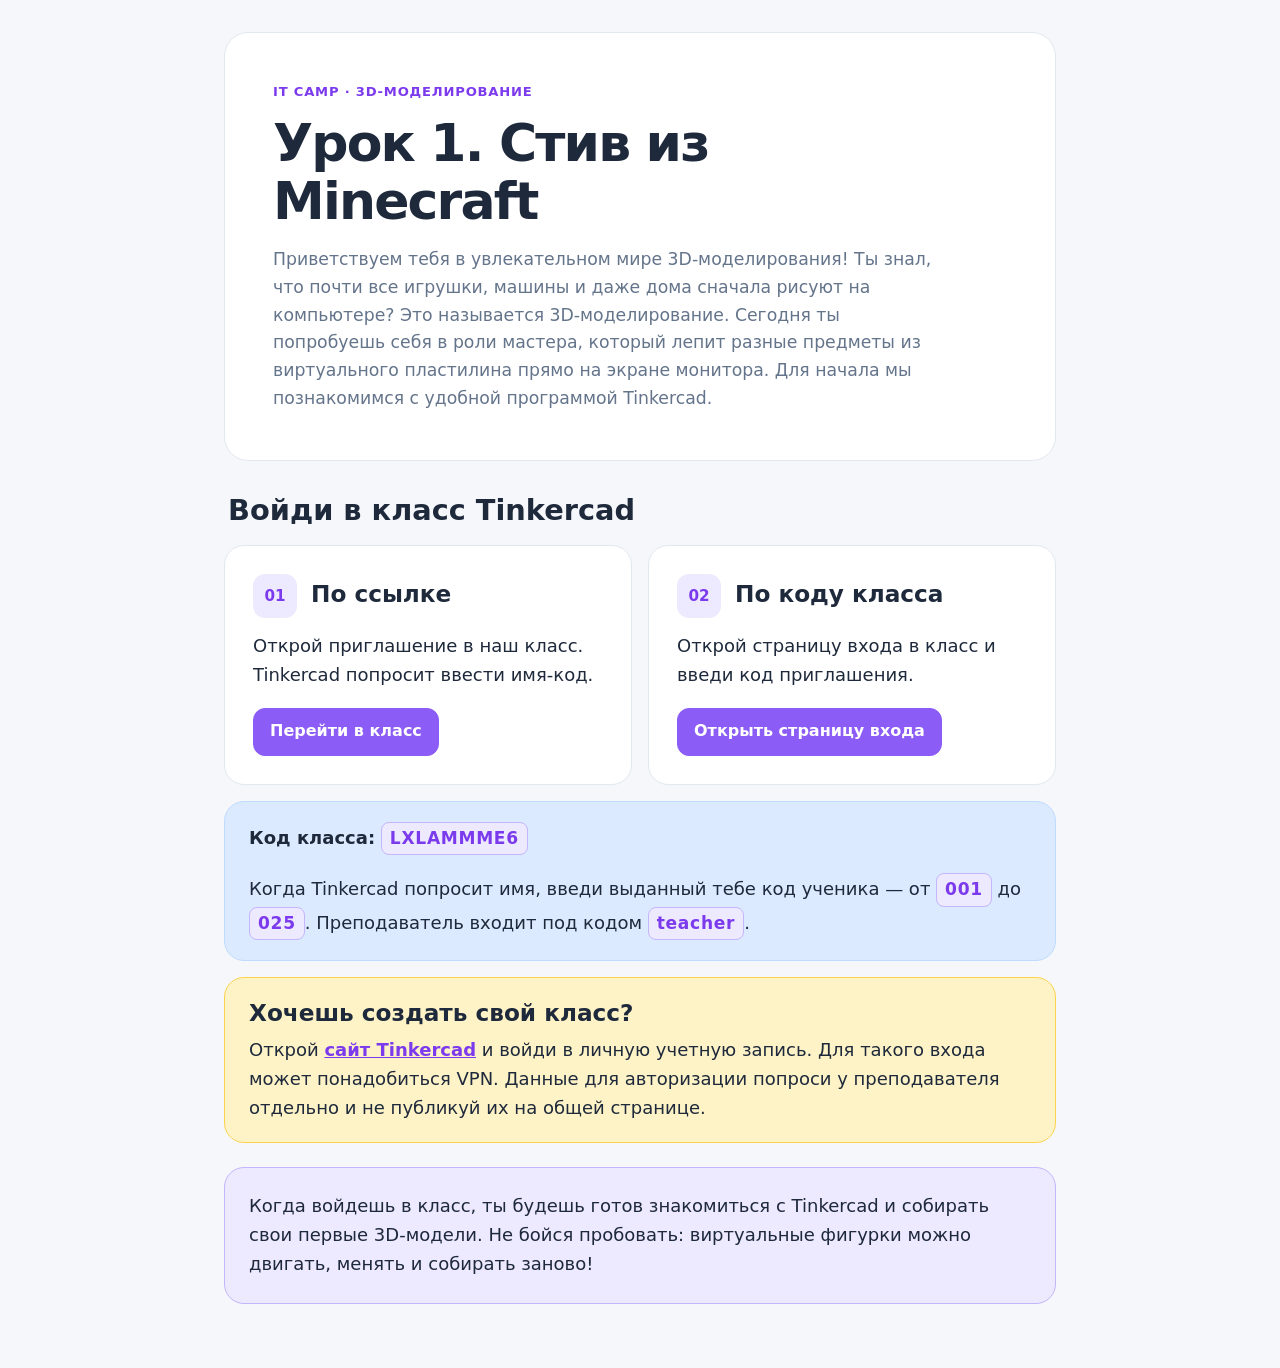
==== 3D-моделирование с Tinkecad (2026)/Учебные материалы/Урок 1. Стив из Minecraft.html @ 5cecbfd9 "Add Tinkercad lessons to Pages Co-authored-by: Copilot <223556219+Copilot@users.noreply.github.com>" ====
<!doctype html>
<html lang="ru">
<head>
  <meta charset="utf-8">
  <meta name="viewport" content="width=device-width, initial-scale=1">
  <meta name="theme-color" content="#f5f7fa">
  <meta name="description" content="Первый урок по 3D-моделированию: войди в класс Tinkercad и познакомься с виртуальным конструктором.">
  <title>Урок 1. Стив из Minecraft — IT CAMP</title>
  <style>
    :root {
      color-scheme: light;
      --color-primary: #8b5cf6;
      --color-primary-hover: #7c3aed;
      --color-primary-light: #ede9fe;
      --color-info: #3b82f6;
      --color-info-light: #dbeafe;
      --color-warning-light: #fef3c7;
      --color-bg-page: #f5f7fa;
      --color-bg-card: #ffffff;
      --color-bg-muted: #f1f5f9;
      --color-text-primary: #1e293b;
      --color-text-secondary: #64748b;
      --color-border: #e2e8f0;
      --radius-md: 12px;
      --radius-card: 20px;
      --radius-panel: 24px;
      --font-family-base: "Nunito", system-ui, -apple-system, "Segoe UI", sans-serif;
      --content-width: 52rem;
    }

    * {
      box-sizing: border-box;
    }

    html {
      scroll-behavior: smooth;
    }

    body {
      margin: 0;
      background: var(--color-bg-page);
      color: var(--color-text-primary);
      font-family: var(--font-family-base);
      font-size: 18px;
      line-height: 1.6;
    }

    a {
      color: var(--color-primary-hover);
    }

    a:focus-visible {
      outline: 3px solid var(--color-primary);
      outline-offset: 3px;
    }

    .skip-link {
      position: absolute;
      top: 8px;
      left: 8px;
      z-index: 1;
      padding: 10px 14px;
      transform: translateY(-150%);
      border-radius: var(--radius-md);
      background: var(--color-bg-card);
      color: var(--color-text-primary);
    }

    .skip-link:focus {
      transform: translateY(0);
    }

    .page {
      width: min(100% - 32px, var(--content-width));
      margin-inline: auto;
      padding-block: 32px 64px;
    }

    .hero {
      padding: clamp(24px, 6vw, 48px);
      border: 1px solid var(--color-border);
      border-radius: var(--radius-panel);
      background: var(--color-bg-card);
    }

    .eyebrow {
      margin: 0 0 12px;
      color: var(--color-primary-hover);
      font-size: 0.82rem;
      font-weight: 800;
      letter-spacing: 0.06em;
      text-transform: uppercase;
    }

    h1,
    h2,
    h3,
    p {
      margin-top: 0;
    }

    h1 {
      max-width: 18ch;
      margin-bottom: 16px;
      font-size: clamp(2rem, 7vw, 3.25rem);
      line-height: 1.12;
      letter-spacing: -0.035em;
    }

    .intro {
      max-width: 62ch;
      margin-bottom: 0;
      color: var(--color-text-secondary);
      font-size: 1.08rem;
    }

    .section-heading {
      margin: 32px 4px 16px;
      font-size: clamp(1.4rem, 5vw, 1.8rem);
      line-height: 1.25;
    }

    .join-options {
      display: grid;
      grid-template-columns: repeat(2, minmax(0, 1fr));
      gap: 16px;
    }

    .option-card {
      padding: clamp(20px, 5vw, 28px);
      border: 1px solid var(--color-border);
      border-radius: var(--radius-card);
      background: var(--color-bg-card);
    }

    .option-heading {
      display: flex;
      align-items: flex-start;
      gap: 14px;
      margin-bottom: 14px;
    }

    .option-number {
      display: grid;
      flex: 0 0 44px;
      width: 44px;
      height: 44px;
      place-items: center;
      border-radius: var(--radius-md);
      background: var(--color-primary-light);
      color: var(--color-primary-hover);
      font-size: 0.95rem;
      font-weight: 800;
      font-variant-numeric: tabular-nums;
    }

    h2 {
      margin: 5px 0 0;
      font-size: clamp(1.2rem, 4vw, 1.45rem);
      line-height: 1.3;
    }

    .option-card p {
      margin-bottom: 18px;
    }

    .button {
      display: inline-flex;
      min-height: 48px;
      align-items: center;
      justify-content: center;
      padding: 10px 16px;
      border: 1px solid var(--color-primary);
      border-radius: var(--radius-md);
      background: var(--color-primary);
      color: #ffffff;
      font-size: 1rem;
      font-weight: 800;
      line-height: 1.3;
      text-align: center;
      text-decoration: none;
    }

    .button:hover {
      border-color: var(--color-primary-hover);
      background: var(--color-primary-hover);
    }

    .join-name,
    .note {
      margin-top: 16px;
      padding: 20px 24px;
      border: 1px solid var(--color-border);
      border-radius: var(--radius-card);
      background: var(--color-bg-card);
    }

    .join-name {
      border-color: #bfdbfe;
      background: var(--color-info-light);
    }

    .join-name p:last-child,
    .note p:last-child {
      margin-bottom: 0;
    }

    .code {
      display: inline-block;
      padding: 2px 8px;
      border: 1px solid #c4b5fd;
      border-radius: 8px;
      background: var(--color-primary-light);
      color: var(--color-primary-hover);
      font-size: 0.95em;
      font-weight: 800;
      letter-spacing: 0.04em;
    }

    .note {
      border-color: #fcd34d;
      background: var(--color-warning-light);
    }

    .note h2 {
      margin: 0 0 8px;
    }

    .note a {
      font-weight: 700;
    }

    .finish {
      margin-top: 24px;
      padding: 24px;
      border: 1px solid #c4b5fd;
      border-radius: var(--radius-card);
      background: var(--color-primary-light);
    }

    .finish p {
      margin-bottom: 0;
    }

    @media (max-width: 640px) {
      .join-options {
        grid-template-columns: 1fr;
      }
    }

    @media (max-width: 520px) {
      body {
        font-size: 16px;
      }

      .page {
        width: min(100% - 20px, var(--content-width));
        padding-block: 10px 36px;
      }

      .hero {
        border-radius: var(--radius-card);
      }
    }

    @media (prefers-reduced-motion: reduce) {
      html {
        scroll-behavior: auto;
      }
    }
  </style>
</head>
<body>
  <a class="skip-link" href="#join-class">Перейти к инструкции</a>
  <main class="page">
    <header class="hero">
      <p class="eyebrow">IT CAMP · 3D-моделирование</p>
      <h1>Урок 1. Стив из Minecraft</h1>
      <p class="intro">Приветствуем тебя в увлекательном мире 3D-моделирования! Ты знал, что почти все игрушки, машины и даже дома сначала рисуют на компьютере? Это называется 3D-моделирование. Сегодня ты попробуешь себя в роли мастера, который лепит разные предметы из виртуального пластилина прямо на экране монитора. Для начала мы познакомимся с удобной программой Tinkercad.</p>
    </header>

    <section id="join-class" aria-labelledby="join-heading">
      <h2 class="section-heading" id="join-heading">Войди в класс Tinkercad</h2>
      <div class="join-options">
        <article class="option-card">
          <div class="option-heading">
            <span class="option-number" aria-hidden="true">01</span>
            <h2>По ссылке</h2>
          </div>
          <p>Открой приглашение в наш класс. Tinkercad попросит ввести имя-код.</p>
          <a class="button" href="https://www.tinkercad.com/joinclass/LXLAMMME6" target="_blank" rel="noopener noreferrer">Перейти в класс</a>
        </article>

        <article class="option-card">
          <div class="option-heading">
            <span class="option-number" aria-hidden="true">02</span>
            <h2>По коду класса</h2>
          </div>
          <p>Открой страницу входа в класс и введи код приглашения.</p>
          <a class="button" href="https://www.tinkercad.com/joinclass" target="_blank" rel="noopener noreferrer">Открыть страницу входа</a>
        </article>
      </div>

      <aside class="join-name">
        <p><strong>Код класса:</strong> <span class="code">LXLAMMME6</span></p>
        <p>Когда Tinkercad попросит имя, введи выданный тебе код ученика — от <span class="code">001</span> до <span class="code">025</span>. Преподаватель входит под кодом <span class="code">teacher</span>.</p>
      </aside>
    </section>

    <aside class="note">
      <h2>Хочешь создать свой класс?</h2>
      <p>Открой <a href="https://www.tinkercad.com" target="_blank" rel="noopener noreferrer">сайт Tinkercad</a> и войди в личную учетную запись. Для такого входа может понадобиться VPN. Данные для авторизации попроси у преподавателя отдельно и не публикуй их на общей странице.</p>
    </aside>

    <aside class="finish">
      <p>Когда войдешь в класс, ты будешь готов знакомиться с Tinkercad и собирать свои первые 3D-модели. Не бойся пробовать: виртуальные фигурки можно двигать, менять и собирать заново!</p>
    </aside>
  </main>
</body>
</html>
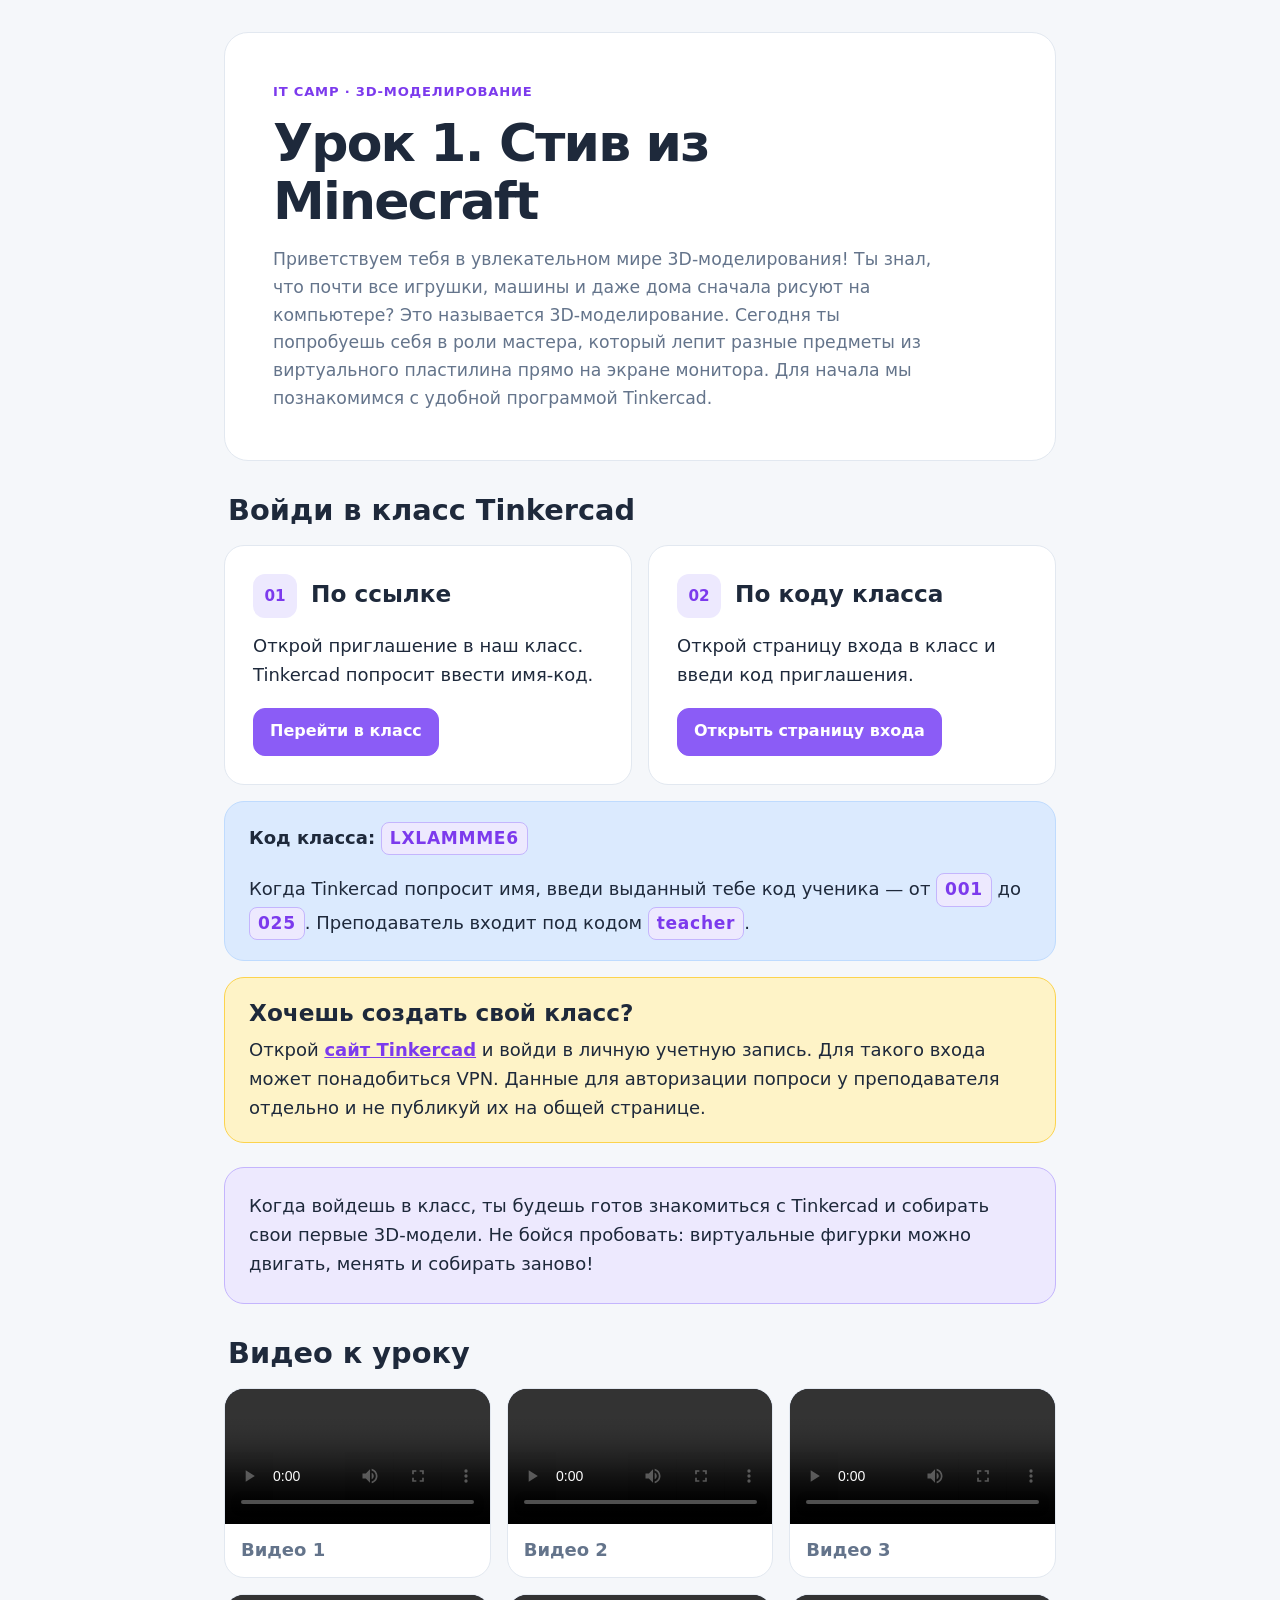
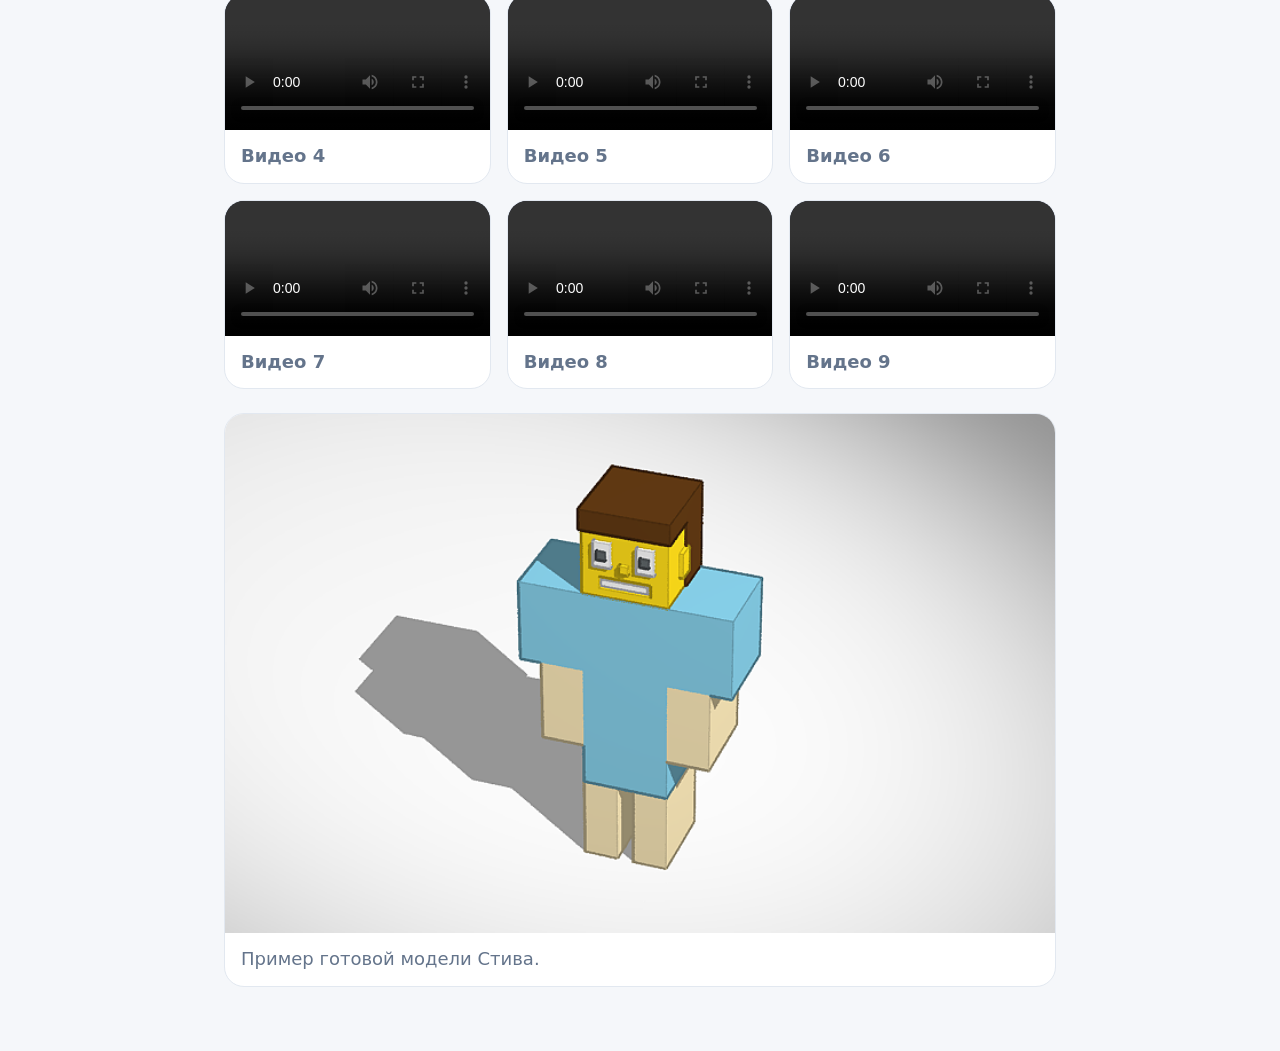
==== commit 7d5c263b: "Correct lesson media scope to Tinkercad lesson one Co-authored-by: Copilot <223556219+Copilot@users." ====
--- a/3D-моделирование с Tinkecad (2026)/Учебные материалы/Урок 1. Стив из Minecraft.html
+++ b/3D-моделирование с Tinkecad (2026)/Учебные материалы/Урок 1. Стив из Minecraft.html
@@ -242,6 +242,61 @@
       margin-bottom: 0;
     }
 
+    .lesson-materials {
+      margin-top: 32px;
+    }
+
+    .lesson-materials h2 {
+      margin-bottom: 16px;
+    }
+
+    .video-grid {
+      display: grid;
+      grid-template-columns: repeat(auto-fit, minmax(240px, 1fr));
+      gap: 16px;
+    }
+
+    .video-card {
+      overflow: hidden;
+      border: 1px solid var(--color-border);
+      border-radius: var(--radius-card);
+      background: var(--color-bg-card);
+    }
+
+    .video-card video {
+      display: block;
+      width: 100%;
+      height: auto;
+      aspect-ratio: 1920 / 980;
+      background: #0f172a;
+    }
+
+    .video-card p {
+      margin: 0;
+      padding: 12px 16px;
+      color: var(--color-text-secondary);
+      font-weight: 700;
+    }
+
+    .result-image {
+      margin: 24px 0 0;
+      overflow: hidden;
+      border: 1px solid var(--color-border);
+      border-radius: var(--radius-card);
+      background: var(--color-bg-card);
+    }
+
+    .result-image img {
+      display: block;
+      width: 100%;
+      height: auto;
+    }
+
+    .result-image figcaption {
+      padding: 12px 16px;
+      color: var(--color-text-secondary);
+    }
+
     @media (max-width: 640px) {
       .join-options {
         grid-template-columns: 1fr;
@@ -315,6 +370,79 @@
     <aside class="finish">
       <p>Когда войдешь в класс, ты будешь готов знакомиться с Tinkercad и собирать свои первые 3D-модели. Не бойся пробовать: виртуальные фигурки можно двигать, менять и собирать заново!</p>
     </aside>
+
+    <section class="lesson-materials" aria-labelledby="lesson-videos">
+      <h2 class="section-heading" id="lesson-videos">Видео к уроку</h2>
+      <div class="video-grid">
+        <article class="video-card">
+          <video controls preload="metadata" playsinline width="1920" height="980">
+            <source src="Урок 1. Стив из Minecraft_files/video-01.mp4" type="video/mp4">
+            Твой браузер не смог открыть это видео.
+          </video>
+          <p>Видео 1</p>
+        </article>
+        <article class="video-card">
+          <video controls preload="metadata" playsinline width="1920" height="980">
+            <source src="Урок 1. Стив из Minecraft_files/video-02.mp4" type="video/mp4">
+            Твой браузер не смог открыть это видео.
+          </video>
+          <p>Видео 2</p>
+        </article>
+        <article class="video-card">
+          <video controls preload="metadata" playsinline width="1920" height="980">
+            <source src="Урок 1. Стив из Minecraft_files/video-03.mp4" type="video/mp4">
+            Твой браузер не смог открыть это видео.
+          </video>
+          <p>Видео 3</p>
+        </article>
+        <article class="video-card">
+          <video controls preload="metadata" playsinline width="1920" height="980">
+            <source src="Урок 1. Стив из Minecraft_files/video-04.mp4" type="video/mp4">
+            Твой браузер не смог открыть это видео.
+          </video>
+          <p>Видео 4</p>
+        </article>
+        <article class="video-card">
+          <video controls preload="metadata" playsinline width="1920" height="980">
+            <source src="Урок 1. Стив из Minecraft_files/video-05.mp4" type="video/mp4">
+            Твой браузер не смог открыть это видео.
+          </video>
+          <p>Видео 5</p>
+        </article>
+        <article class="video-card">
+          <video controls preload="metadata" playsinline width="1920" height="980">
+            <source src="Урок 1. Стив из Minecraft_files/video-06.mp4" type="video/mp4">
+            Твой браузер не смог открыть это видео.
+          </video>
+          <p>Видео 6</p>
+        </article>
+        <article class="video-card">
+          <video controls preload="metadata" playsinline width="1920" height="980">
+            <source src="Урок 1. Стив из Minecraft_files/video-07.mp4" type="video/mp4">
+            Твой браузер не смог открыть это видео.
+          </video>
+          <p>Видео 7</p>
+        </article>
+        <article class="video-card">
+          <video controls preload="metadata" playsinline width="1920" height="980">
+            <source src="Урок 1. Стив из Minecraft_files/video-08.mp4" type="video/mp4">
+            Твой браузер не смог открыть это видео.
+          </video>
+          <p>Видео 8</p>
+        </article>
+        <article class="video-card">
+          <video controls preload="metadata" playsinline width="1920" height="980">
+            <source src="Урок 1. Стив из Minecraft_files/video-09.mp4" type="video/mp4">
+            Твой браузер не смог открыть это видео.
+          </video>
+          <p>Видео 9</p>
+        </article>
+      </div>
+      <figure class="result-image">
+        <img src="Урок 1. Стив из Minecraft_files/пример-Стива.png" alt="Готовая 3D-модель Стива из Minecraft: жёлтое лицо, коричневые волосы и голубая одежда" width="725" height="453">
+        <figcaption>Пример готовой модели Стива.</figcaption>
+      </figure>
+    </section>
   </main>
 </body>
 </html>
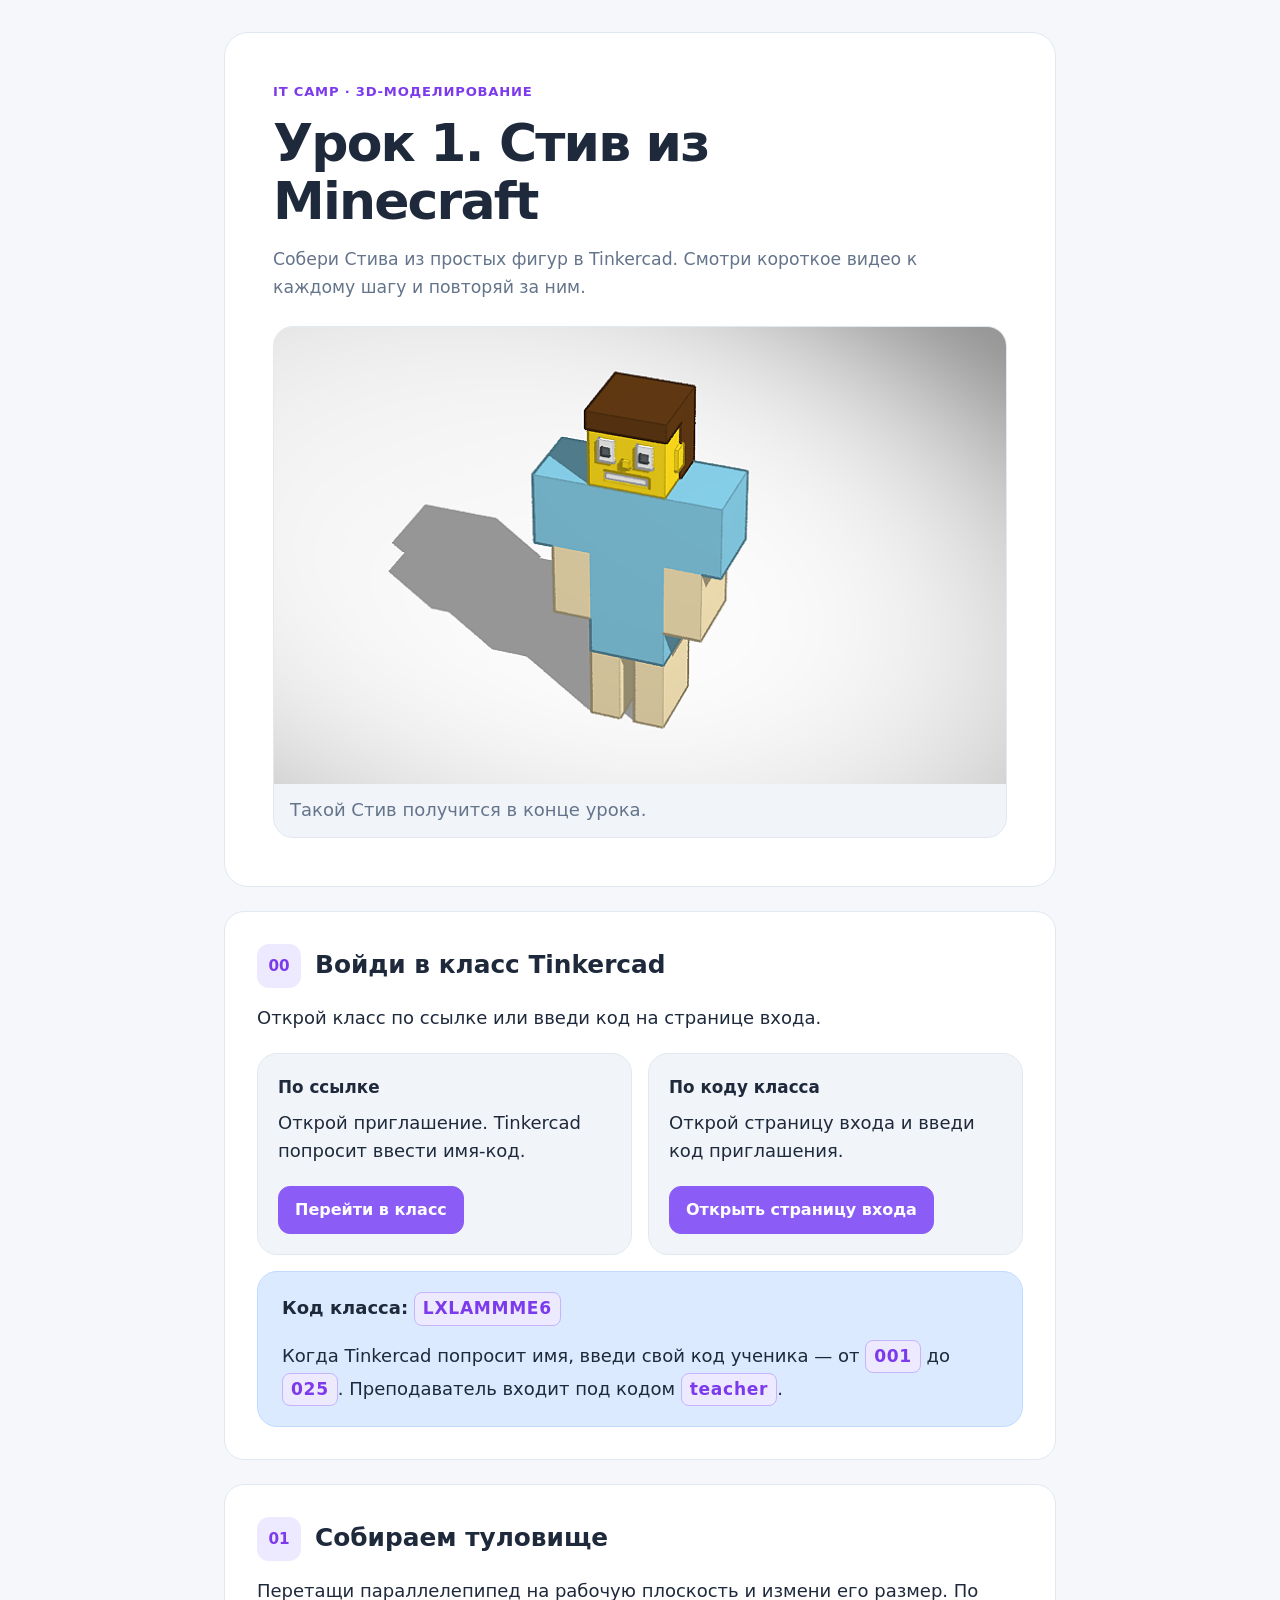
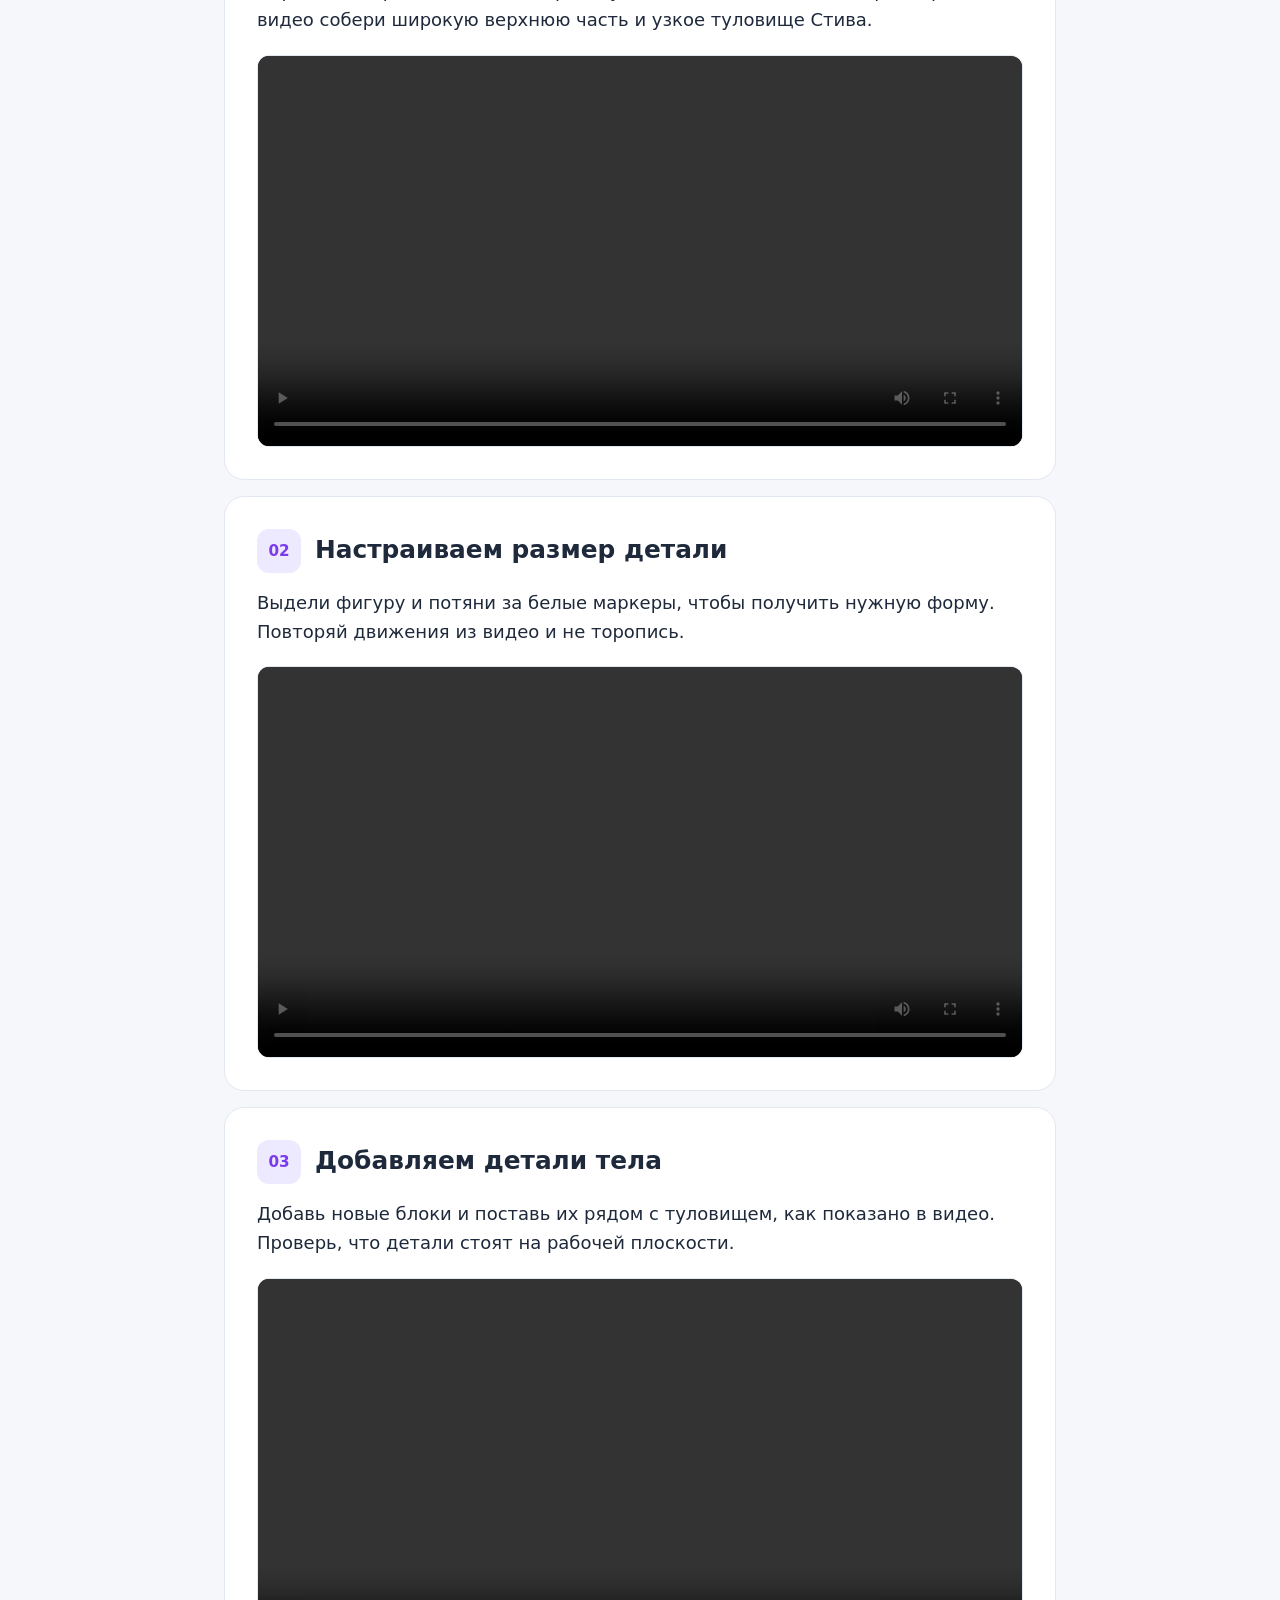
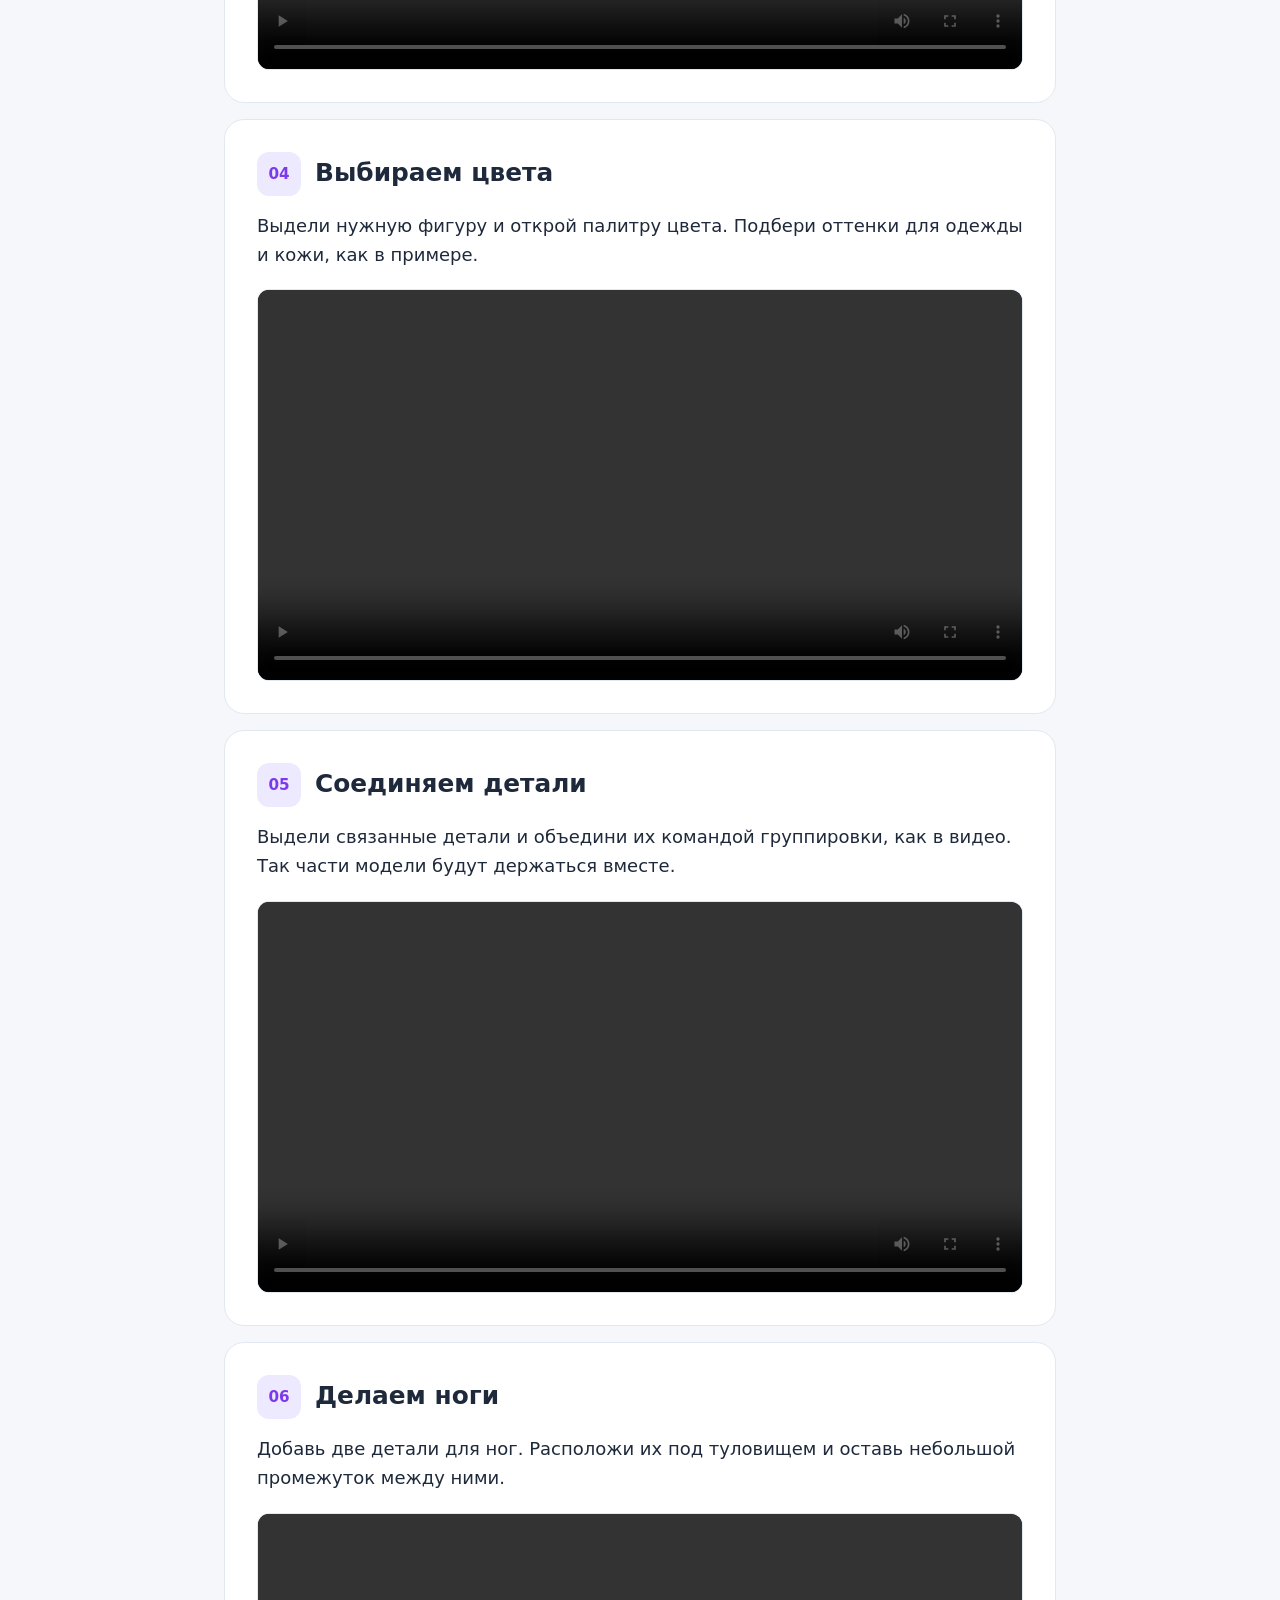
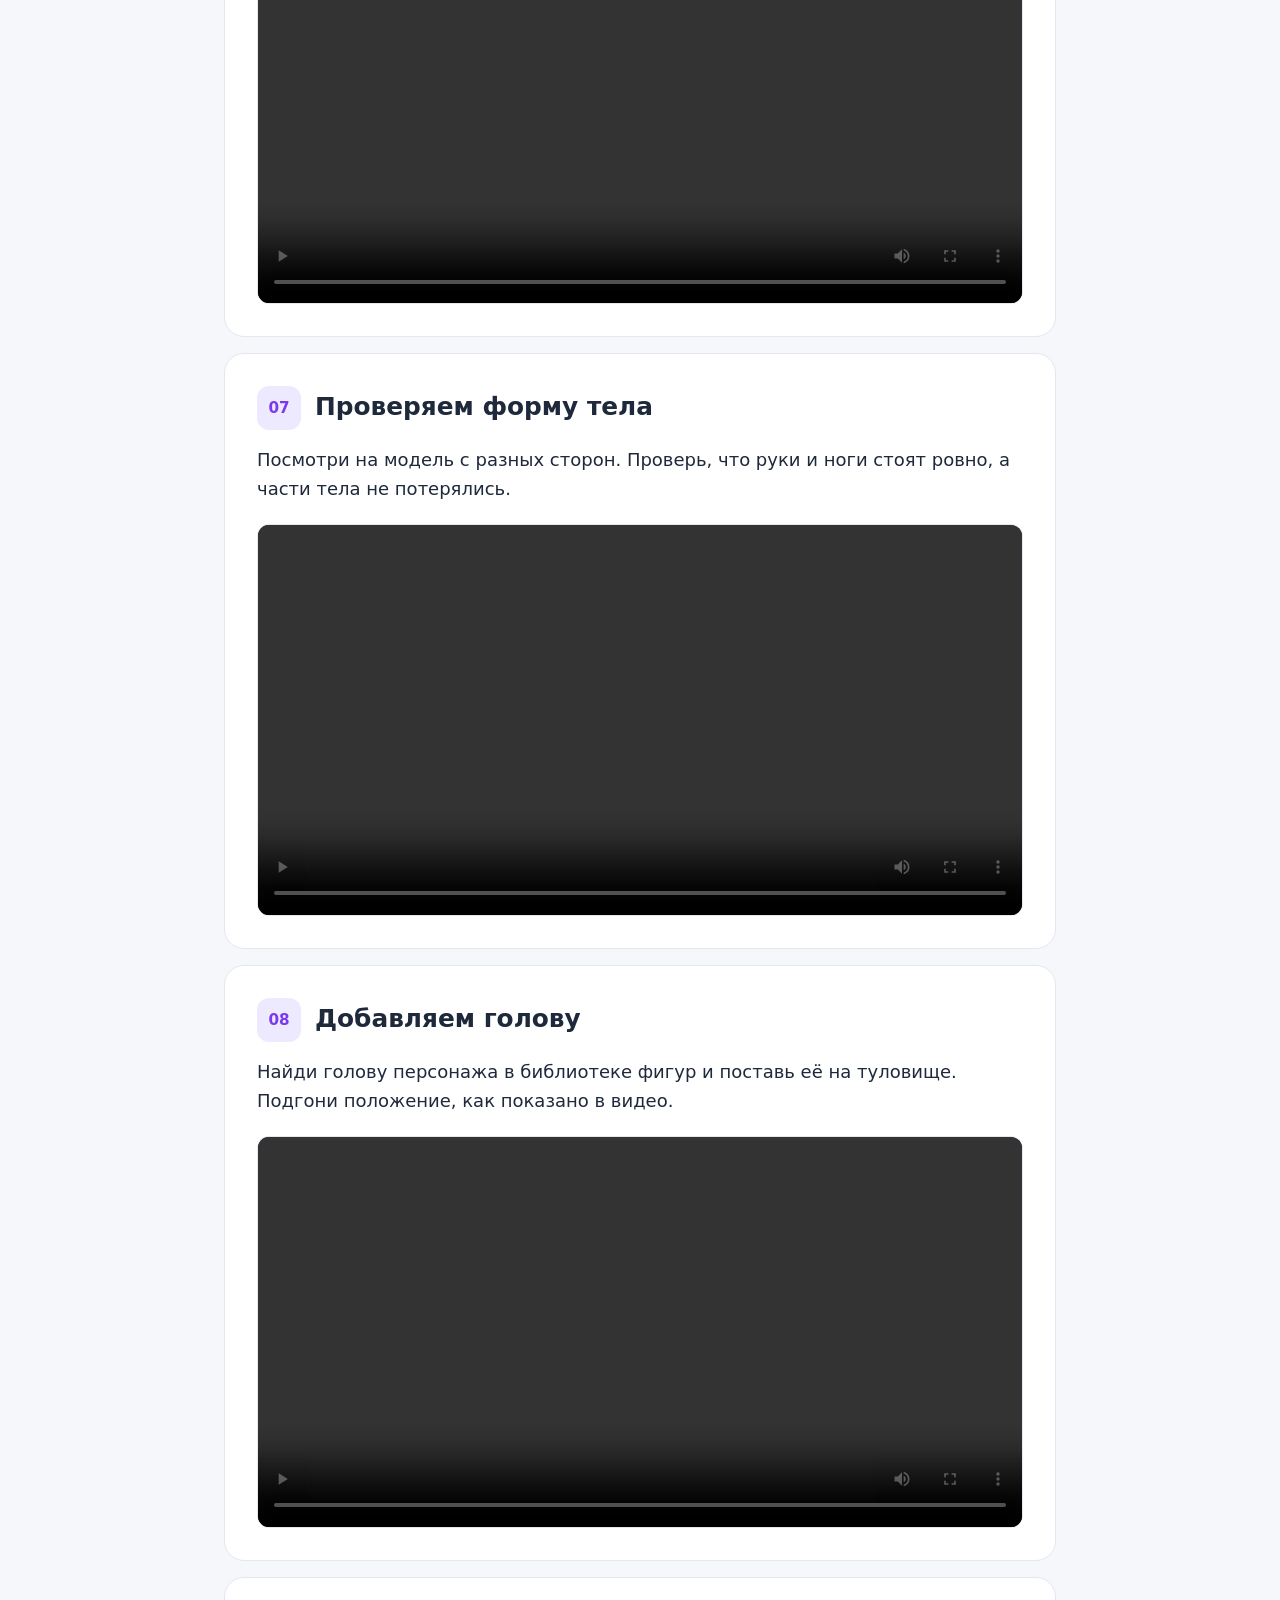
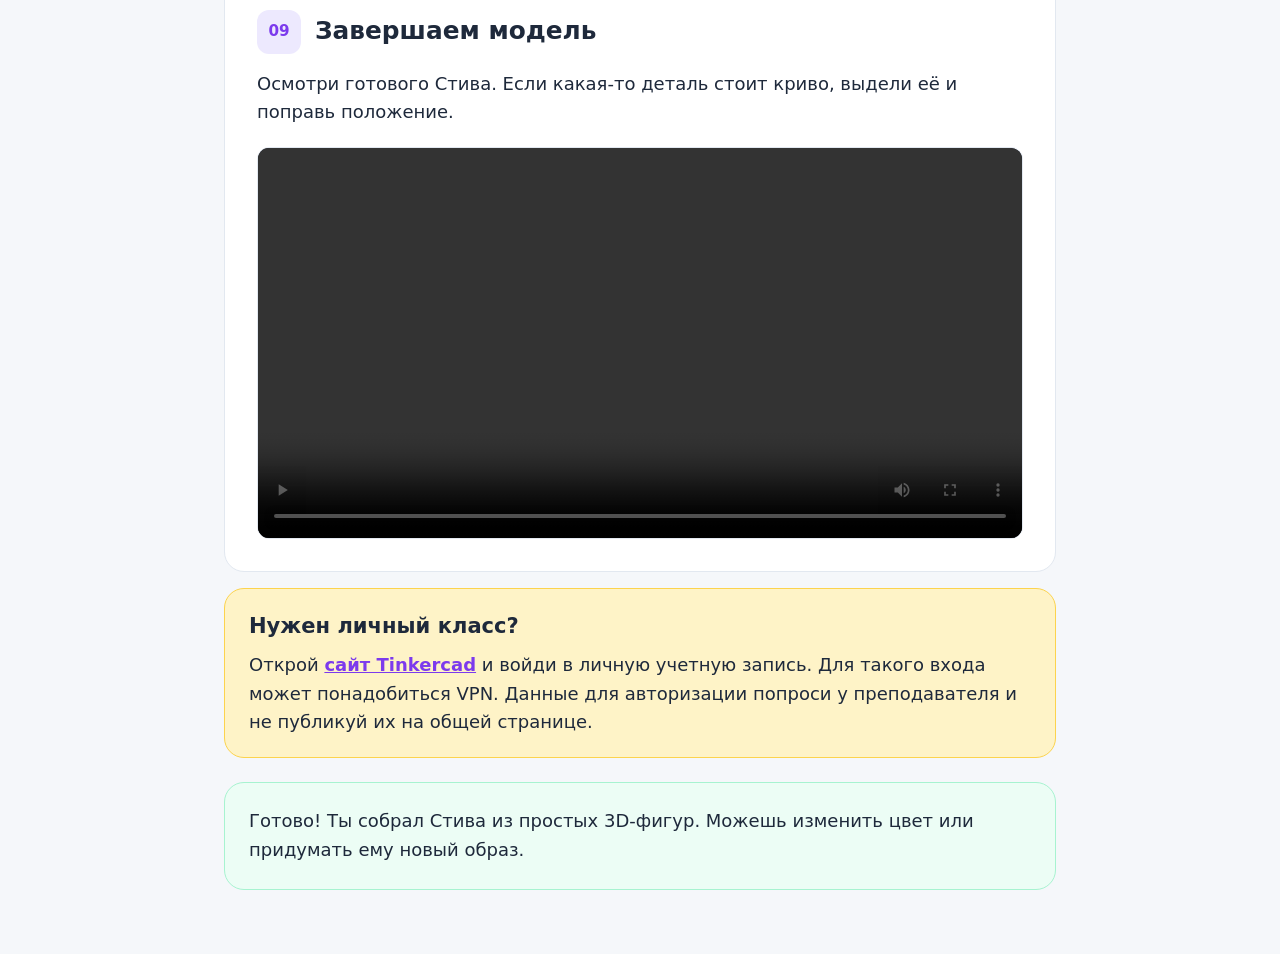
==== commit f0c72a34: "Match first Tinkercad lesson to lesson two style Co-authored-by: Copilot <223556219+Copilot@users.no" ====
--- a/3D-моделирование с Tinkecad (2026)/Учебные материалы/Урок 1. Стив из Minecraft.html
+++ b/3D-моделирование с Tinkecad (2026)/Учебные материалы/Урок 1. Стив из Minecraft.html
@@ -4,7 +4,7 @@
   <meta charset="utf-8">
   <meta name="viewport" content="width=device-width, initial-scale=1">
   <meta name="theme-color" content="#f5f7fa">
-  <meta name="description" content="Первый урок по 3D-моделированию: войди в класс Tinkercad и познакомься с виртуальным конструктором.">
+  <meta name="description" content="Собери Стива из Minecraft в Tinkercad шаг за шагом.">
   <title>Урок 1. Стив из Minecraft — IT CAMP</title>
   <style>
     :root {
@@ -12,7 +12,6 @@
       --color-primary: #8b5cf6;
       --color-primary-hover: #7c3aed;
       --color-primary-light: #ede9fe;
-      --color-info: #3b82f6;
       --color-info-light: #dbeafe;
       --color-warning-light: #fef3c7;
       --color-bg-page: #f5f7fa;
@@ -94,13 +93,12 @@
 
     h1,
     h2,
-    h3,
     p {
       margin-top: 0;
     }
 
     h1 {
-      max-width: 18ch;
+      max-width: 16ch;
       margin-bottom: 16px;
       font-size: clamp(2rem, 7vw, 3.25rem);
       line-height: 1.12;
@@ -114,33 +112,46 @@
       font-size: 1.08rem;
     }
 
-    .section-heading {
-      margin: 32px 4px 16px;
-      font-size: clamp(1.4rem, 5vw, 1.8rem);
-      line-height: 1.25;
-    }
-
-    .join-options {
+    .example {
+      margin: 24px 0 0;
+      overflow: hidden;
+      border: 1px solid var(--color-border);
+      border-radius: var(--radius-card);
+      background: var(--color-bg-muted);
+    }
+
+    .example img {
+      display: block;
+      width: 100%;
+      height: auto;
+    }
+
+    .example figcaption {
+      padding: 12px 16px;
+      color: var(--color-text-secondary);
+    }
+
+    .steps {
       display: grid;
-      grid-template-columns: repeat(2, minmax(0, 1fr));
       gap: 16px;
-    }
-
-    .option-card {
-      padding: clamp(20px, 5vw, 28px);
+      margin-top: 24px;
+    }
+
+    .step-card {
+      padding: clamp(20px, 5vw, 32px);
       border: 1px solid var(--color-border);
       border-radius: var(--radius-card);
       background: var(--color-bg-card);
     }
 
-    .option-heading {
+    .step-heading {
       display: flex;
       align-items: flex-start;
       gap: 14px;
-      margin-bottom: 14px;
-    }
-
-    .option-number {
+      margin-bottom: 16px;
+    }
+
+    .step-number {
       display: grid;
       flex: 0 0 44px;
       width: 44px;
@@ -156,12 +167,46 @@
 
     h2 {
       margin: 5px 0 0;
-      font-size: clamp(1.2rem, 4vw, 1.45rem);
+      font-size: clamp(1.25rem, 4vw, 1.55rem);
       line-height: 1.3;
     }
 
+    .step-card p {
+      margin-bottom: 14px;
+    }
+
+    .step-card p:last-of-type {
+      margin-bottom: 20px;
+    }
+
+    .step-card .step-heading + p:last-of-type {
+      margin-bottom: 20px;
+    }
+
+    .join-options {
+      display: grid;
+      grid-template-columns: repeat(2, minmax(0, 1fr));
+      gap: 16px;
+    }
+
+    .option-card {
+      padding: 20px;
+      border: 1px solid var(--color-border);
+      border-radius: var(--radius-card);
+      background: var(--color-bg-muted);
+    }
+
+    .option-card h3 {
+      margin: 0 0 8px;
+      font-size: 1.05rem;
+    }
+
     .option-card p {
-      margin-bottom: 18px;
+      margin-bottom: 16px;
+    }
+
+    .option-card p:last-child {
+      margin-bottom: 0;
     }
 
     .button {
@@ -186,25 +231,6 @@
       background: var(--color-primary-hover);
     }
 
-    .join-name,
-    .note {
-      margin-top: 16px;
-      padding: 20px 24px;
-      border: 1px solid var(--color-border);
-      border-radius: var(--radius-card);
-      background: var(--color-bg-card);
-    }
-
-    .join-name {
-      border-color: #bfdbfe;
-      background: var(--color-info-light);
-    }
-
-    .join-name p:last-child,
-    .note p:last-child {
-      margin-bottom: 0;
-    }
-
     .code {
       display: inline-block;
       padding: 2px 8px;
@@ -217,84 +243,63 @@
       letter-spacing: 0.04em;
     }
 
+    .join-name,
+    .note {
+      margin-top: 16px;
+      padding: 20px 24px;
+      border: 1px solid var(--color-border);
+      border-radius: var(--radius-card);
+    }
+
+    .join-name {
+      border-color: #bfdbfe;
+      background: var(--color-info-light);
+    }
+
+    .join-name p:last-child,
+    .note p:last-child {
+      margin-bottom: 0;
+    }
+
     .note {
       border-color: #fcd34d;
       background: var(--color-warning-light);
     }
 
-    .note h2 {
+    .note h3 {
       margin: 0 0 8px;
     }
 
     .note a {
       font-weight: 700;
+    }
+
+    .video-wrap {
+      overflow: hidden;
+      border: 1px solid var(--color-border);
+      border-radius: var(--radius-md);
+      background: #0f172a;
+    }
+
+    video {
+      display: block;
+      width: 100%;
+      max-width: 100%;
+      height: auto;
+      aspect-ratio: 1920 / 980;
+      background: #0f172a;
     }
 
     .finish {
       margin-top: 24px;
       padding: 24px;
-      border: 1px solid #c4b5fd;
+      border: 1px solid #a7f3d0;
       border-radius: var(--radius-card);
-      background: var(--color-primary-light);
+      background: #ecfdf5;
     }
 
     .finish p {
       margin-bottom: 0;
-    }
-
-    .lesson-materials {
-      margin-top: 32px;
-    }
-
-    .lesson-materials h2 {
-      margin-bottom: 16px;
-    }
-
-    .video-grid {
-      display: grid;
-      grid-template-columns: repeat(auto-fit, minmax(240px, 1fr));
-      gap: 16px;
-    }
-
-    .video-card {
-      overflow: hidden;
-      border: 1px solid var(--color-border);
-      border-radius: var(--radius-card);
-      background: var(--color-bg-card);
-    }
-
-    .video-card video {
-      display: block;
-      width: 100%;
-      height: auto;
-      aspect-ratio: 1920 / 980;
-      background: #0f172a;
-    }
-
-    .video-card p {
-      margin: 0;
-      padding: 12px 16px;
-      color: var(--color-text-secondary);
-      font-weight: 700;
-    }
-
-    .result-image {
-      margin: 24px 0 0;
-      overflow: hidden;
-      border: 1px solid var(--color-border);
-      border-radius: var(--radius-card);
-      background: var(--color-bg-card);
-    }
-
-    .result-image img {
-      display: block;
-      width: 100%;
-      height: auto;
-    }
-
-    .result-image figcaption {
-      padding: 12px 16px;
-      color: var(--color-text-secondary);
     }
 
     @media (max-width: 640px) {
@@ -326,123 +331,178 @@
   </style>
 </head>
 <body>
-  <a class="skip-link" href="#join-class">Перейти к инструкции</a>
+  <a class="skip-link" href="#lesson-steps">Перейти к шагам урока</a>
   <main class="page">
     <header class="hero">
       <p class="eyebrow">IT CAMP · 3D-моделирование</p>
       <h1>Урок 1. Стив из Minecraft</h1>
-      <p class="intro">Приветствуем тебя в увлекательном мире 3D-моделирования! Ты знал, что почти все игрушки, машины и даже дома сначала рисуют на компьютере? Это называется 3D-моделирование. Сегодня ты попробуешь себя в роли мастера, который лепит разные предметы из виртуального пластилина прямо на экране монитора. Для начала мы познакомимся с удобной программой Tinkercad.</p>
+      <p class="intro">Собери Стива из простых фигур в Tinkercad. Смотри короткое видео к каждому шагу и повторяй за ним.</p>
+      <figure class="example">
+        <img src="Урок 1. Стив из Minecraft_files/пример-Стива.png" alt="Готовая 3D-модель Стива из Minecraft: жёлтое лицо, коричневые волосы и голубая одежда" width="725" height="453">
+        <figcaption>Такой Стив получится в конце урока.</figcaption>
+      </figure>
     </header>
 
-    <section id="join-class" aria-labelledby="join-heading">
-      <h2 class="section-heading" id="join-heading">Войди в класс Tinkercad</h2>
+    <section class="step-card" aria-labelledby="join-heading" style="margin-top: 24px;">
+      <div class="step-heading">
+        <span class="step-number" aria-hidden="true">00</span>
+        <h2 id="join-heading">Войди в класс Tinkercad</h2>
+      </div>
+      <p>Открой класс по ссылке или введи код на странице входа.</p>
       <div class="join-options">
-        <article class="option-card">
-          <div class="option-heading">
-            <span class="option-number" aria-hidden="true">01</span>
-            <h2>По ссылке</h2>
-          </div>
-          <p>Открой приглашение в наш класс. Tinkercad попросит ввести имя-код.</p>
+        <div class="option-card">
+          <h3>По ссылке</h3>
+          <p>Открой приглашение. Tinkercad попросит ввести имя-код.</p>
           <a class="button" href="https://www.tinkercad.com/joinclass/LXLAMMME6" target="_blank" rel="noopener noreferrer">Перейти в класс</a>
-        </article>
-
-        <article class="option-card">
-          <div class="option-heading">
-            <span class="option-number" aria-hidden="true">02</span>
-            <h2>По коду класса</h2>
-          </div>
-          <p>Открой страницу входа в класс и введи код приглашения.</p>
+        </div>
+        <div class="option-card">
+          <h3>По коду класса</h3>
+          <p>Открой страницу входа и введи код приглашения.</p>
           <a class="button" href="https://www.tinkercad.com/joinclass" target="_blank" rel="noopener noreferrer">Открыть страницу входа</a>
-        </article>
+        </div>
       </div>
-
       <aside class="join-name">
         <p><strong>Код класса:</strong> <span class="code">LXLAMMME6</span></p>
-        <p>Когда Tinkercad попросит имя, введи выданный тебе код ученика — от <span class="code">001</span> до <span class="code">025</span>. Преподаватель входит под кодом <span class="code">teacher</span>.</p>
+        <p>Когда Tinkercad попросит имя, введи свой код ученика — от <span class="code">001</span> до <span class="code">025</span>. Преподаватель входит под кодом <span class="code">teacher</span>.</p>
       </aside>
     </section>
 
+    <section class="steps" id="lesson-steps" aria-label="Шаги урока">
+      <article class="step-card" id="step-01">
+        <div class="step-heading">
+          <span class="step-number" aria-hidden="true">01</span>
+          <h2>Собираем туловище</h2>
+        </div>
+        <p>Перетащи параллелепипед на рабочую плоскость и измени его размер. По видео собери широкую верхнюю часть и узкое туловище Стива.</p>
+        <div class="video-wrap">
+          <video controls playsinline preload="metadata" width="1920" height="980" aria-label="Видео к шагу 1: Собираем туловище">
+            <source src="Урок 1. Стив из Minecraft_files/video-01.mp4" type="video/mp4">
+            Твой браузер не смог открыть это видео.
+          </video>
+        </div>
+      </article>
+
+      <article class="step-card" id="step-02">
+        <div class="step-heading">
+          <span class="step-number" aria-hidden="true">02</span>
+          <h2>Настраиваем размер детали</h2>
+        </div>
+        <p>Выдели фигуру и потяни за белые маркеры, чтобы получить нужную форму. Повторяй движения из видео и не торопись.</p>
+        <div class="video-wrap">
+          <video controls playsinline preload="metadata" width="1920" height="980" aria-label="Видео к шагу 2: Настраиваем размер детали">
+            <source src="Урок 1. Стив из Minecraft_files/video-02.mp4" type="video/mp4">
+            Твой браузер не смог открыть это видео.
+          </video>
+        </div>
+      </article>
+
+      <article class="step-card" id="step-03">
+        <div class="step-heading">
+          <span class="step-number" aria-hidden="true">03</span>
+          <h2>Добавляем детали тела</h2>
+        </div>
+        <p>Добавь новые блоки и поставь их рядом с туловищем, как показано в видео. Проверь, что детали стоят на рабочей плоскости.</p>
+        <div class="video-wrap">
+          <video controls playsinline preload="metadata" width="1920" height="980" aria-label="Видео к шагу 3: Добавляем детали тела">
+            <source src="Урок 1. Стив из Minecraft_files/video-03.mp4" type="video/mp4">
+            Твой браузер не смог открыть это видео.
+          </video>
+        </div>
+      </article>
+
+      <article class="step-card" id="step-04">
+        <div class="step-heading">
+          <span class="step-number" aria-hidden="true">04</span>
+          <h2>Выбираем цвета</h2>
+        </div>
+        <p>Выдели нужную фигуру и открой палитру цвета. Подбери оттенки для одежды и кожи, как в примере.</p>
+        <div class="video-wrap">
+          <video controls playsinline preload="metadata" width="1920" height="980" aria-label="Видео к шагу 4: Выбираем цвета">
+            <source src="Урок 1. Стив из Minecraft_files/video-04.mp4" type="video/mp4">
+            Твой браузер не смог открыть это видео.
+          </video>
+        </div>
+      </article>
+
+      <article class="step-card" id="step-05">
+        <div class="step-heading">
+          <span class="step-number" aria-hidden="true">05</span>
+          <h2>Соединяем детали</h2>
+        </div>
+        <p>Выдели связанные детали и объедини их командой группировки, как в видео. Так части модели будут держаться вместе.</p>
+        <div class="video-wrap">
+          <video controls playsinline preload="metadata" width="1920" height="980" aria-label="Видео к шагу 5: Соединяем детали">
+            <source src="Урок 1. Стив из Minecraft_files/video-05.mp4" type="video/mp4">
+            Твой браузер не смог открыть это видео.
+          </video>
+        </div>
+      </article>
+
+      <article class="step-card" id="step-06">
+        <div class="step-heading">
+          <span class="step-number" aria-hidden="true">06</span>
+          <h2>Делаем ноги</h2>
+        </div>
+        <p>Добавь две детали для ног. Расположи их под туловищем и оставь небольшой промежуток между ними.</p>
+        <div class="video-wrap">
+          <video controls playsinline preload="metadata" width="1920" height="980" aria-label="Видео к шагу 6: Делаем ноги">
+            <source src="Урок 1. Стив из Minecraft_files/video-06.mp4" type="video/mp4">
+            Твой браузер не смог открыть это видео.
+          </video>
+        </div>
+      </article>
+
+      <article class="step-card" id="step-07">
+        <div class="step-heading">
+          <span class="step-number" aria-hidden="true">07</span>
+          <h2>Проверяем форму тела</h2>
+        </div>
+        <p>Посмотри на модель с разных сторон. Проверь, что руки и ноги стоят ровно, а части тела не потерялись.</p>
+        <div class="video-wrap">
+          <video controls playsinline preload="metadata" width="1920" height="980" aria-label="Видео к шагу 7: Проверяем форму тела">
+            <source src="Урок 1. Стив из Minecraft_files/video-07.mp4" type="video/mp4">
+            Твой браузер не смог открыть это видео.
+          </video>
+        </div>
+      </article>
+
+      <article class="step-card" id="step-08">
+        <div class="step-heading">
+          <span class="step-number" aria-hidden="true">08</span>
+          <h2>Добавляем голову</h2>
+        </div>
+        <p>Найди голову персонажа в библиотеке фигур и поставь её на туловище. Подгони положение, как показано в видео.</p>
+        <div class="video-wrap">
+          <video controls playsinline preload="metadata" width="1920" height="980" aria-label="Видео к шагу 8: Добавляем голову">
+            <source src="Урок 1. Стив из Minecraft_files/video-08.mp4" type="video/mp4">
+            Твой браузер не смог открыть это видео.
+          </video>
+        </div>
+      </article>
+
+      <article class="step-card" id="step-09">
+        <div class="step-heading">
+          <span class="step-number" aria-hidden="true">09</span>
+          <h2>Завершаем модель</h2>
+        </div>
+        <p>Осмотри готового Стива. Если какая-то деталь стоит криво, выдели её и поправь положение.</p>
+        <div class="video-wrap">
+          <video controls playsinline preload="metadata" width="1920" height="980" aria-label="Видео к шагу 9: Завершаем модель">
+            <source src="Урок 1. Стив из Minecraft_files/video-09.mp4" type="video/mp4">
+            Твой браузер не смог открыть это видео.
+          </video>
+        </div>
+      </article>
+    </section>
+
     <aside class="note">
-      <h2>Хочешь создать свой класс?</h2>
-      <p>Открой <a href="https://www.tinkercad.com" target="_blank" rel="noopener noreferrer">сайт Tinkercad</a> и войди в личную учетную запись. Для такого входа может понадобиться VPN. Данные для авторизации попроси у преподавателя отдельно и не публикуй их на общей странице.</p>
+      <h3>Нужен личный класс?</h3>
+      <p>Открой <a href="https://www.tinkercad.com" target="_blank" rel="noopener noreferrer">сайт Tinkercad</a> и войди в личную учетную запись. Для такого входа может понадобиться VPN. Данные для авторизации попроси у преподавателя и не публикуй их на общей странице.</p>
     </aside>
 
     <aside class="finish">
-      <p>Когда войдешь в класс, ты будешь готов знакомиться с Tinkercad и собирать свои первые 3D-модели. Не бойся пробовать: виртуальные фигурки можно двигать, менять и собирать заново!</p>
+      <p>Готово! Ты собрал Стива из простых 3D-фигур. Можешь изменить цвет или придумать ему новый образ.</p>
     </aside>
-
-    <section class="lesson-materials" aria-labelledby="lesson-videos">
-      <h2 class="section-heading" id="lesson-videos">Видео к уроку</h2>
-      <div class="video-grid">
-        <article class="video-card">
-          <video controls preload="metadata" playsinline width="1920" height="980">
-            <source src="Урок 1. Стив из Minecraft_files/video-01.mp4" type="video/mp4">
-            Твой браузер не смог открыть это видео.
-          </video>
-          <p>Видео 1</p>
-        </article>
-        <article class="video-card">
-          <video controls preload="metadata" playsinline width="1920" height="980">
-            <source src="Урок 1. Стив из Minecraft_files/video-02.mp4" type="video/mp4">
-            Твой браузер не смог открыть это видео.
-          </video>
-          <p>Видео 2</p>
-        </article>
-        <article class="video-card">
-          <video controls preload="metadata" playsinline width="1920" height="980">
-            <source src="Урок 1. Стив из Minecraft_files/video-03.mp4" type="video/mp4">
-            Твой браузер не смог открыть это видео.
-          </video>
-          <p>Видео 3</p>
-        </article>
-        <article class="video-card">
-          <video controls preload="metadata" playsinline width="1920" height="980">
-            <source src="Урок 1. Стив из Minecraft_files/video-04.mp4" type="video/mp4">
-            Твой браузер не смог открыть это видео.
-          </video>
-          <p>Видео 4</p>
-        </article>
-        <article class="video-card">
-          <video controls preload="metadata" playsinline width="1920" height="980">
-            <source src="Урок 1. Стив из Minecraft_files/video-05.mp4" type="video/mp4">
-            Твой браузер не смог открыть это видео.
-          </video>
-          <p>Видео 5</p>
-        </article>
-        <article class="video-card">
-          <video controls preload="metadata" playsinline width="1920" height="980">
-            <source src="Урок 1. Стив из Minecraft_files/video-06.mp4" type="video/mp4">
-            Твой браузер не смог открыть это видео.
-          </video>
-          <p>Видео 6</p>
-        </article>
-        <article class="video-card">
-          <video controls preload="metadata" playsinline width="1920" height="980">
-            <source src="Урок 1. Стив из Minecraft_files/video-07.mp4" type="video/mp4">
-            Твой браузер не смог открыть это видео.
-          </video>
-          <p>Видео 7</p>
-        </article>
-        <article class="video-card">
-          <video controls preload="metadata" playsinline width="1920" height="980">
-            <source src="Урок 1. Стив из Minecraft_files/video-08.mp4" type="video/mp4">
-            Твой браузер не смог открыть это видео.
-          </video>
-          <p>Видео 8</p>
-        </article>
-        <article class="video-card">
-          <video controls preload="metadata" playsinline width="1920" height="980">
-            <source src="Урок 1. Стив из Minecraft_files/video-09.mp4" type="video/mp4">
-            Твой браузер не смог открыть это видео.
-          </video>
-          <p>Видео 9</p>
-        </article>
-      </div>
-      <figure class="result-image">
-        <img src="Урок 1. Стив из Minecraft_files/пример-Стива.png" alt="Готовая 3D-модель Стива из Minecraft: жёлтое лицо, коричневые волосы и голубая одежда" width="725" height="453">
-        <figcaption>Пример готовой модели Стива.</figcaption>
-      </figure>
-    </section>
   </main>
 </body>
 </html>
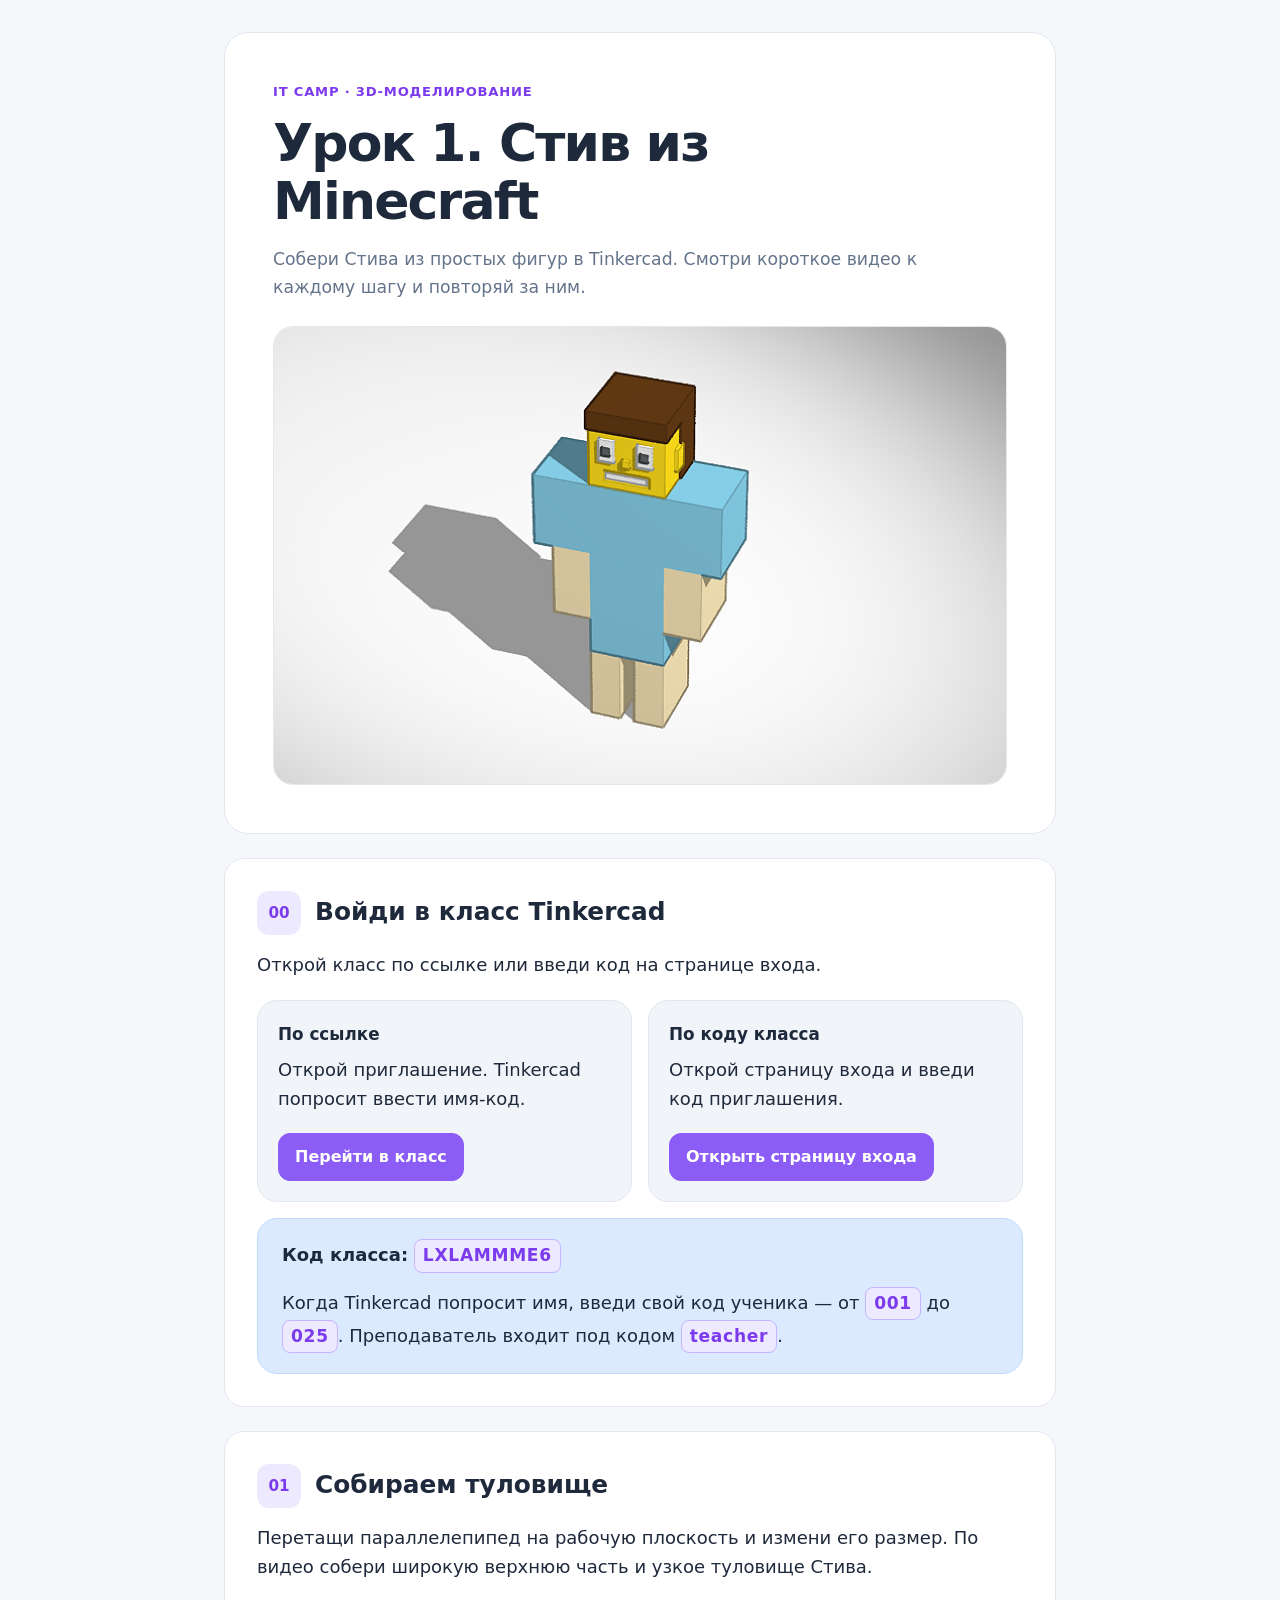
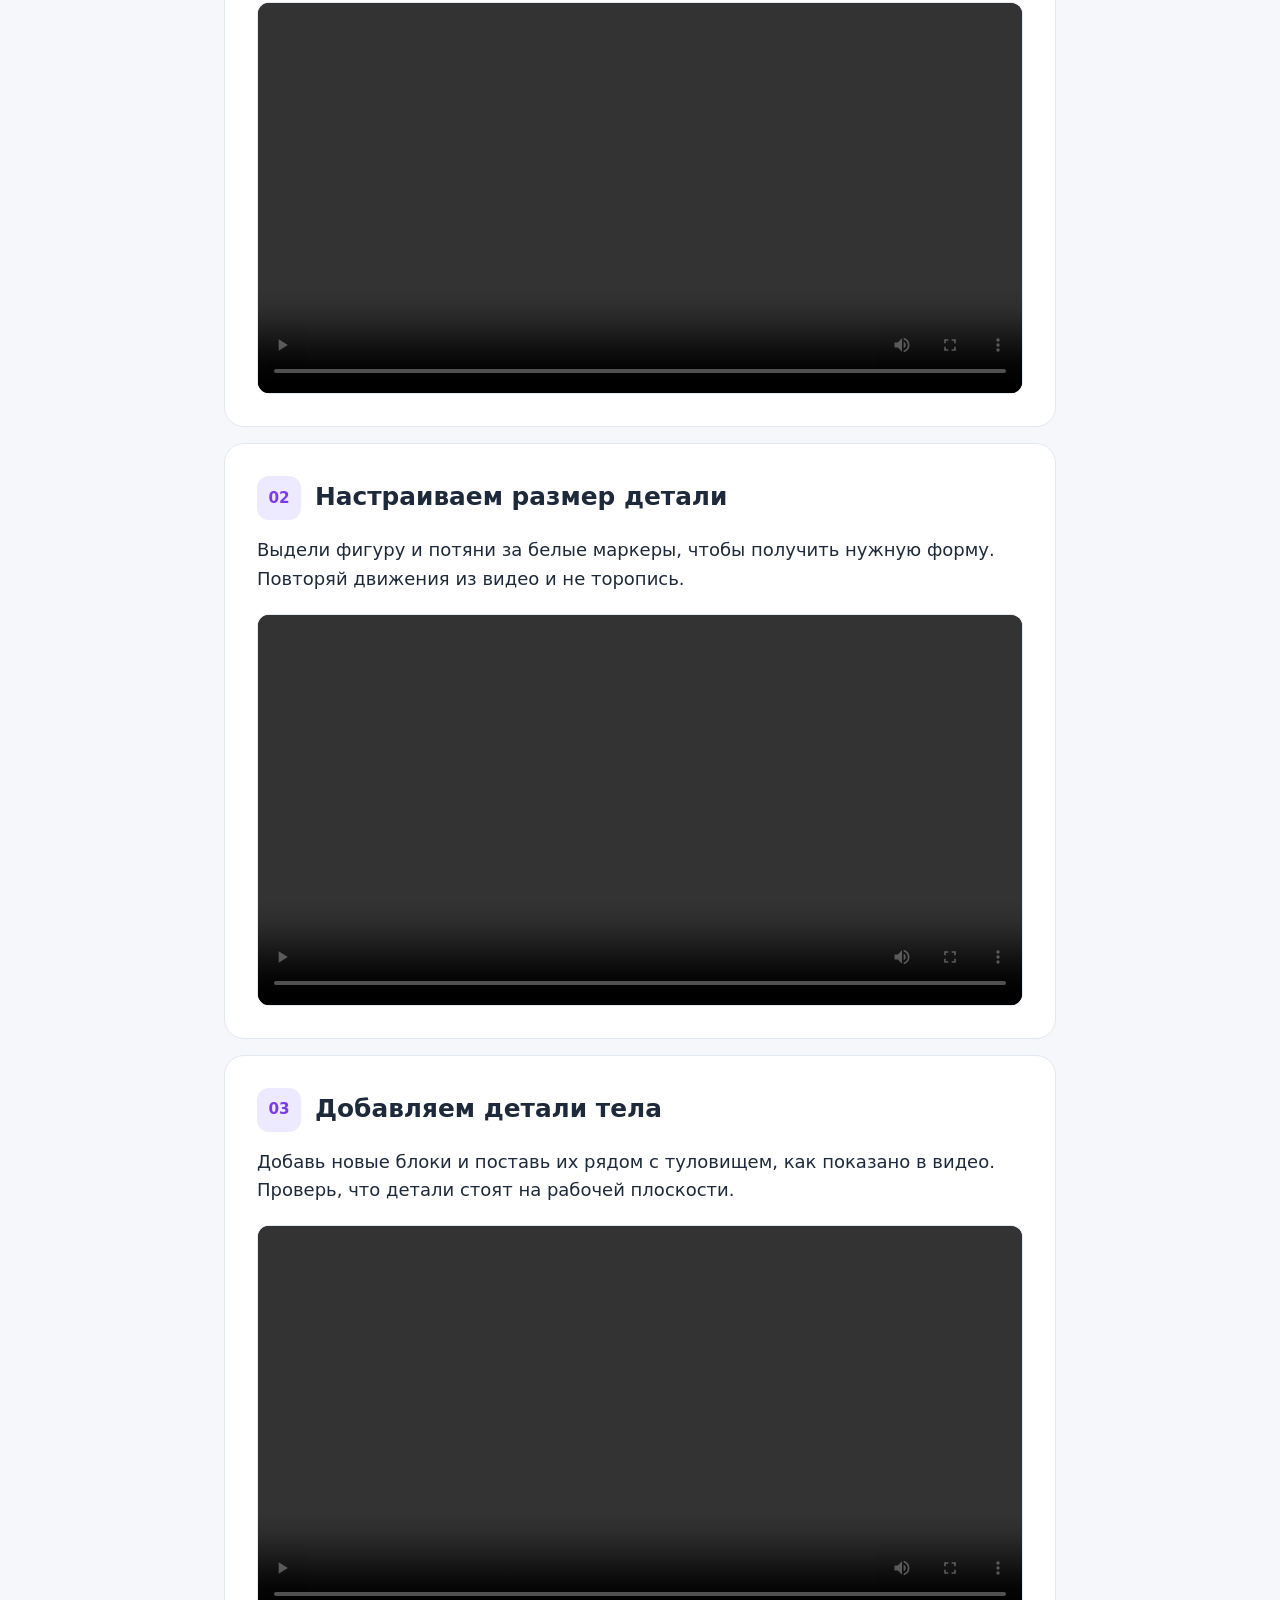
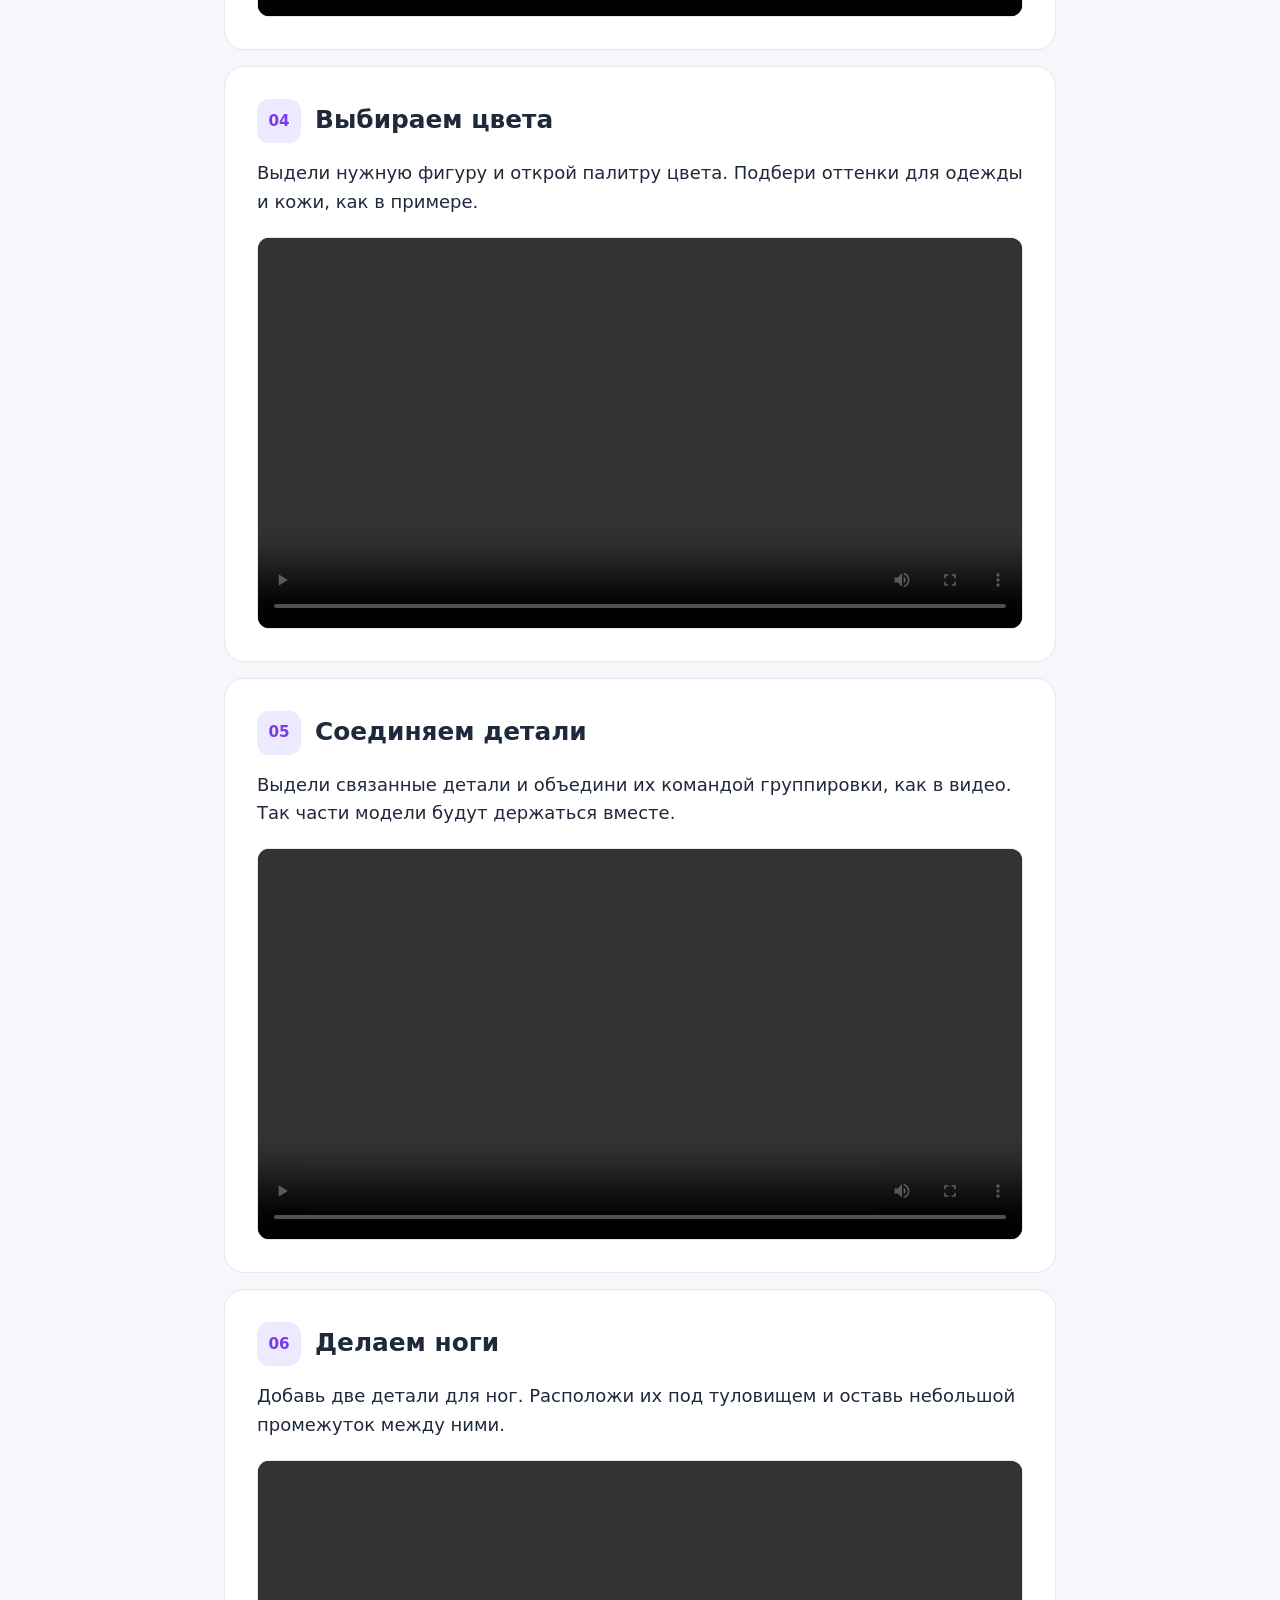
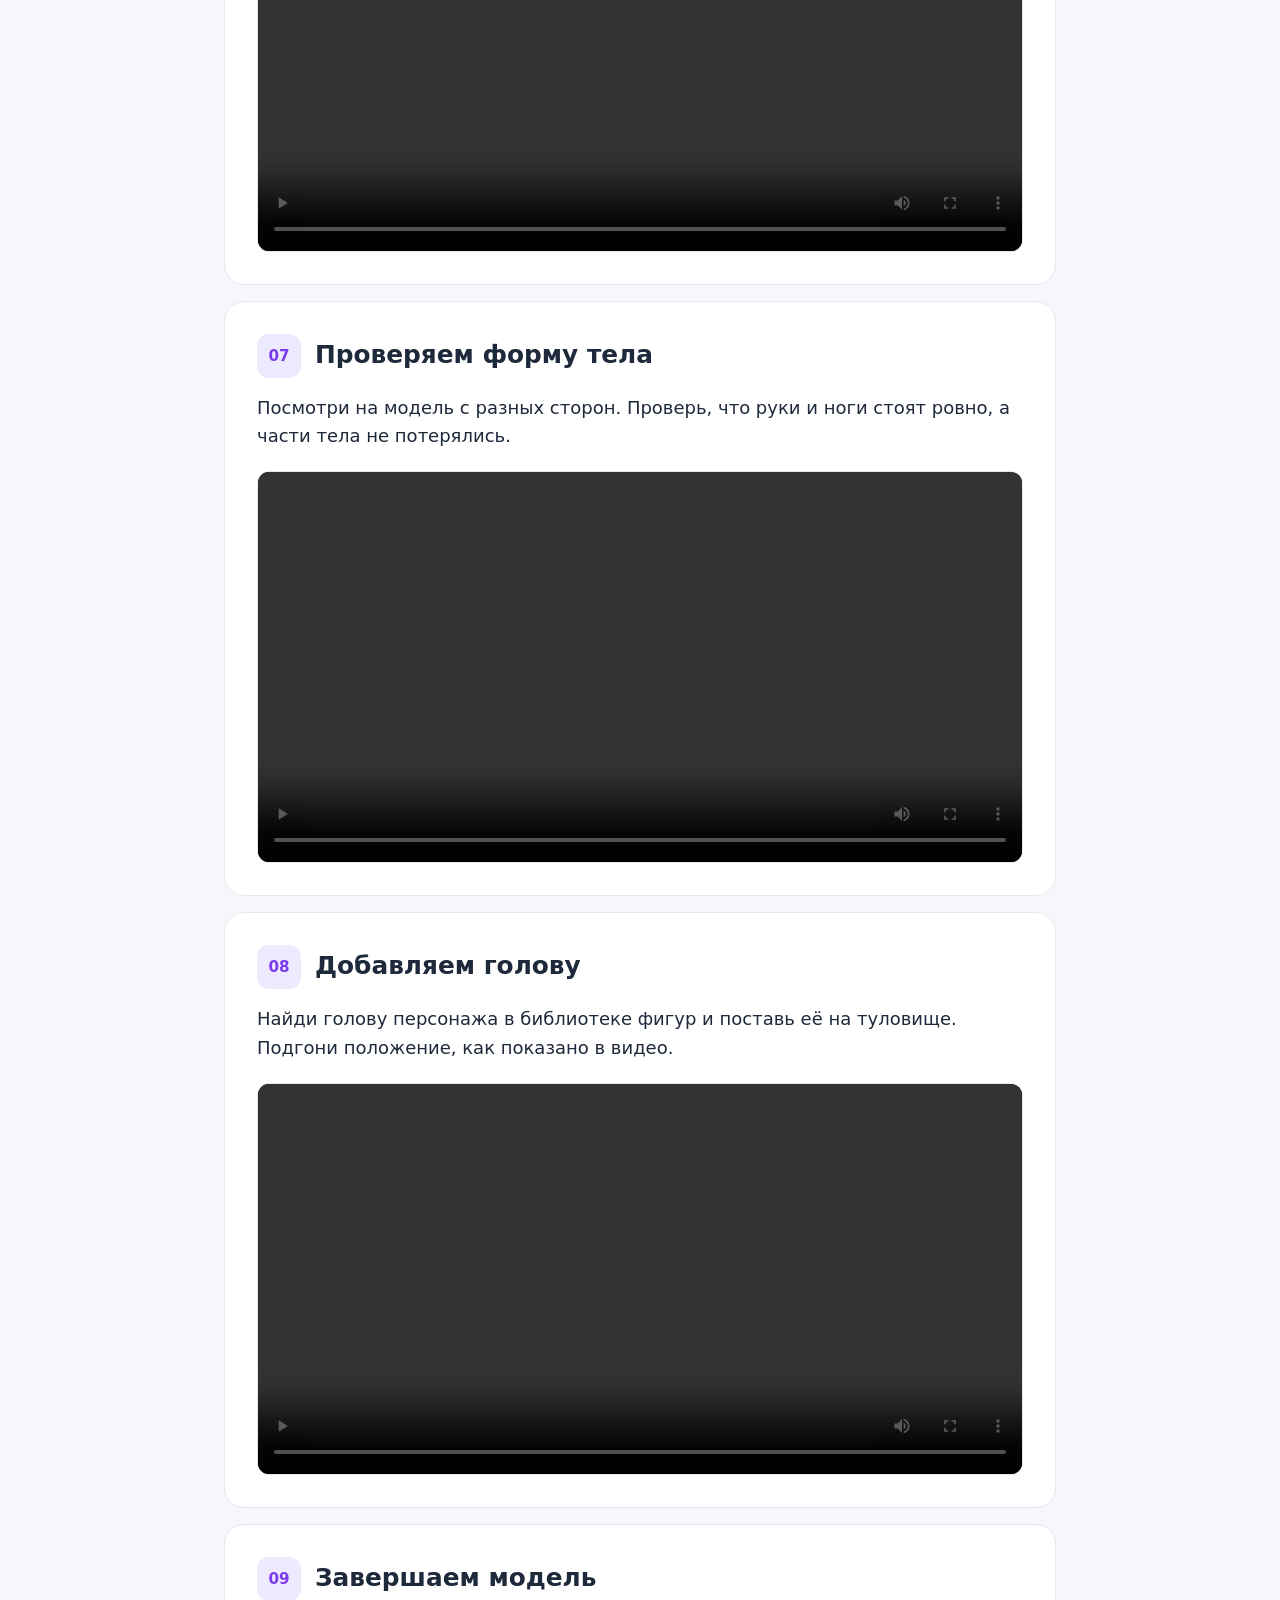
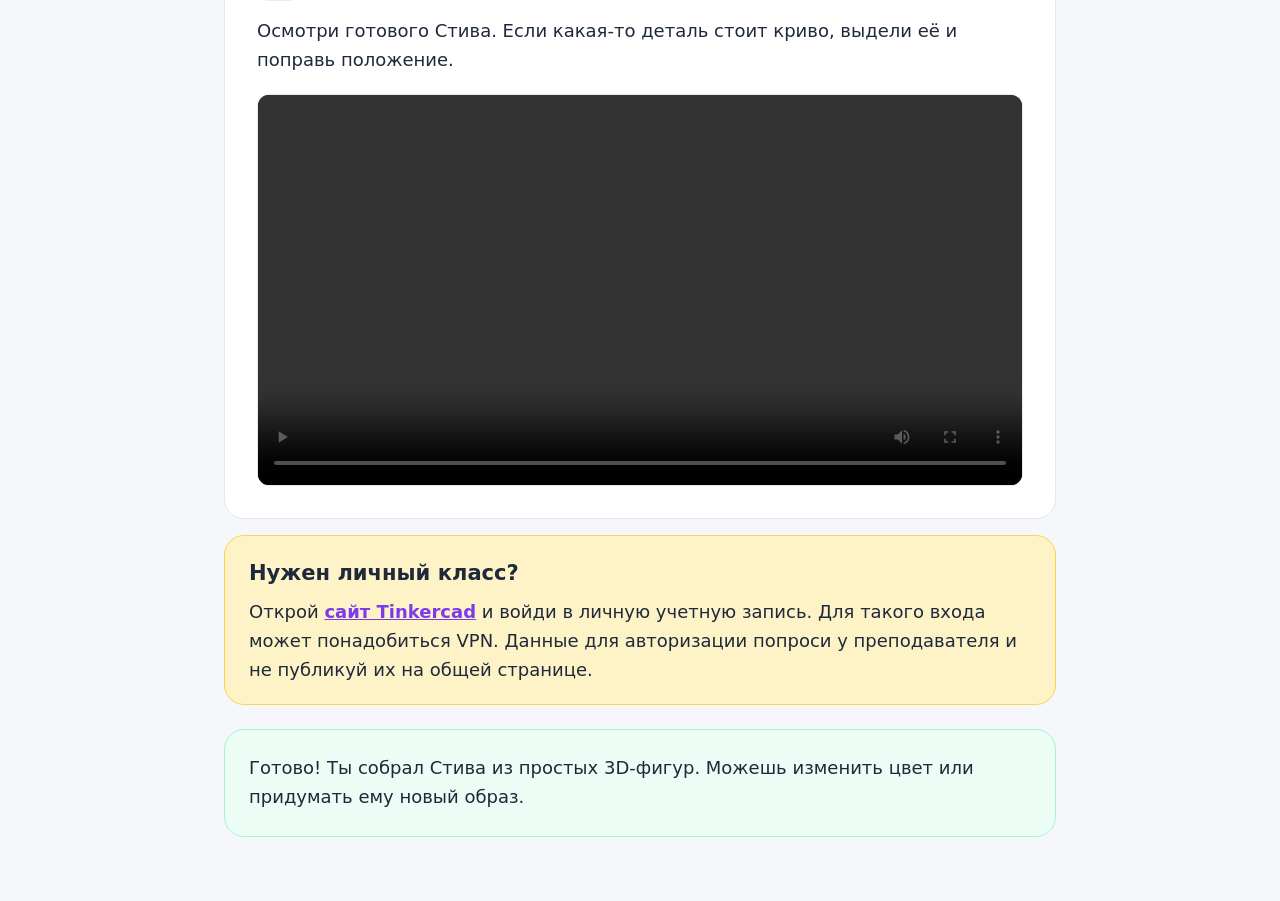
==== commit 489587d6: "Remove redundant Steve example caption Co-authored-by: Copilot <223556219+Copilot@users.noreply.gith" ====
--- a/3D-моделирование с Tinkecad (2026)/Учебные материалы/Урок 1. Стив из Minecraft.html
+++ b/3D-моделирование с Tinkecad (2026)/Учебные материалы/Урок 1. Стив из Minecraft.html
@@ -339,7 +339,6 @@
       <p class="intro">Собери Стива из простых фигур в Tinkercad. Смотри короткое видео к каждому шагу и повторяй за ним.</p>
       <figure class="example">
         <img src="Урок 1. Стив из Minecraft_files/пример-Стива.png" alt="Готовая 3D-модель Стива из Minecraft: жёлтое лицо, коричневые волосы и голубая одежда" width="725" height="453">
-        <figcaption>Такой Стив получится в конце урока.</figcaption>
       </figure>
     </header>
 
